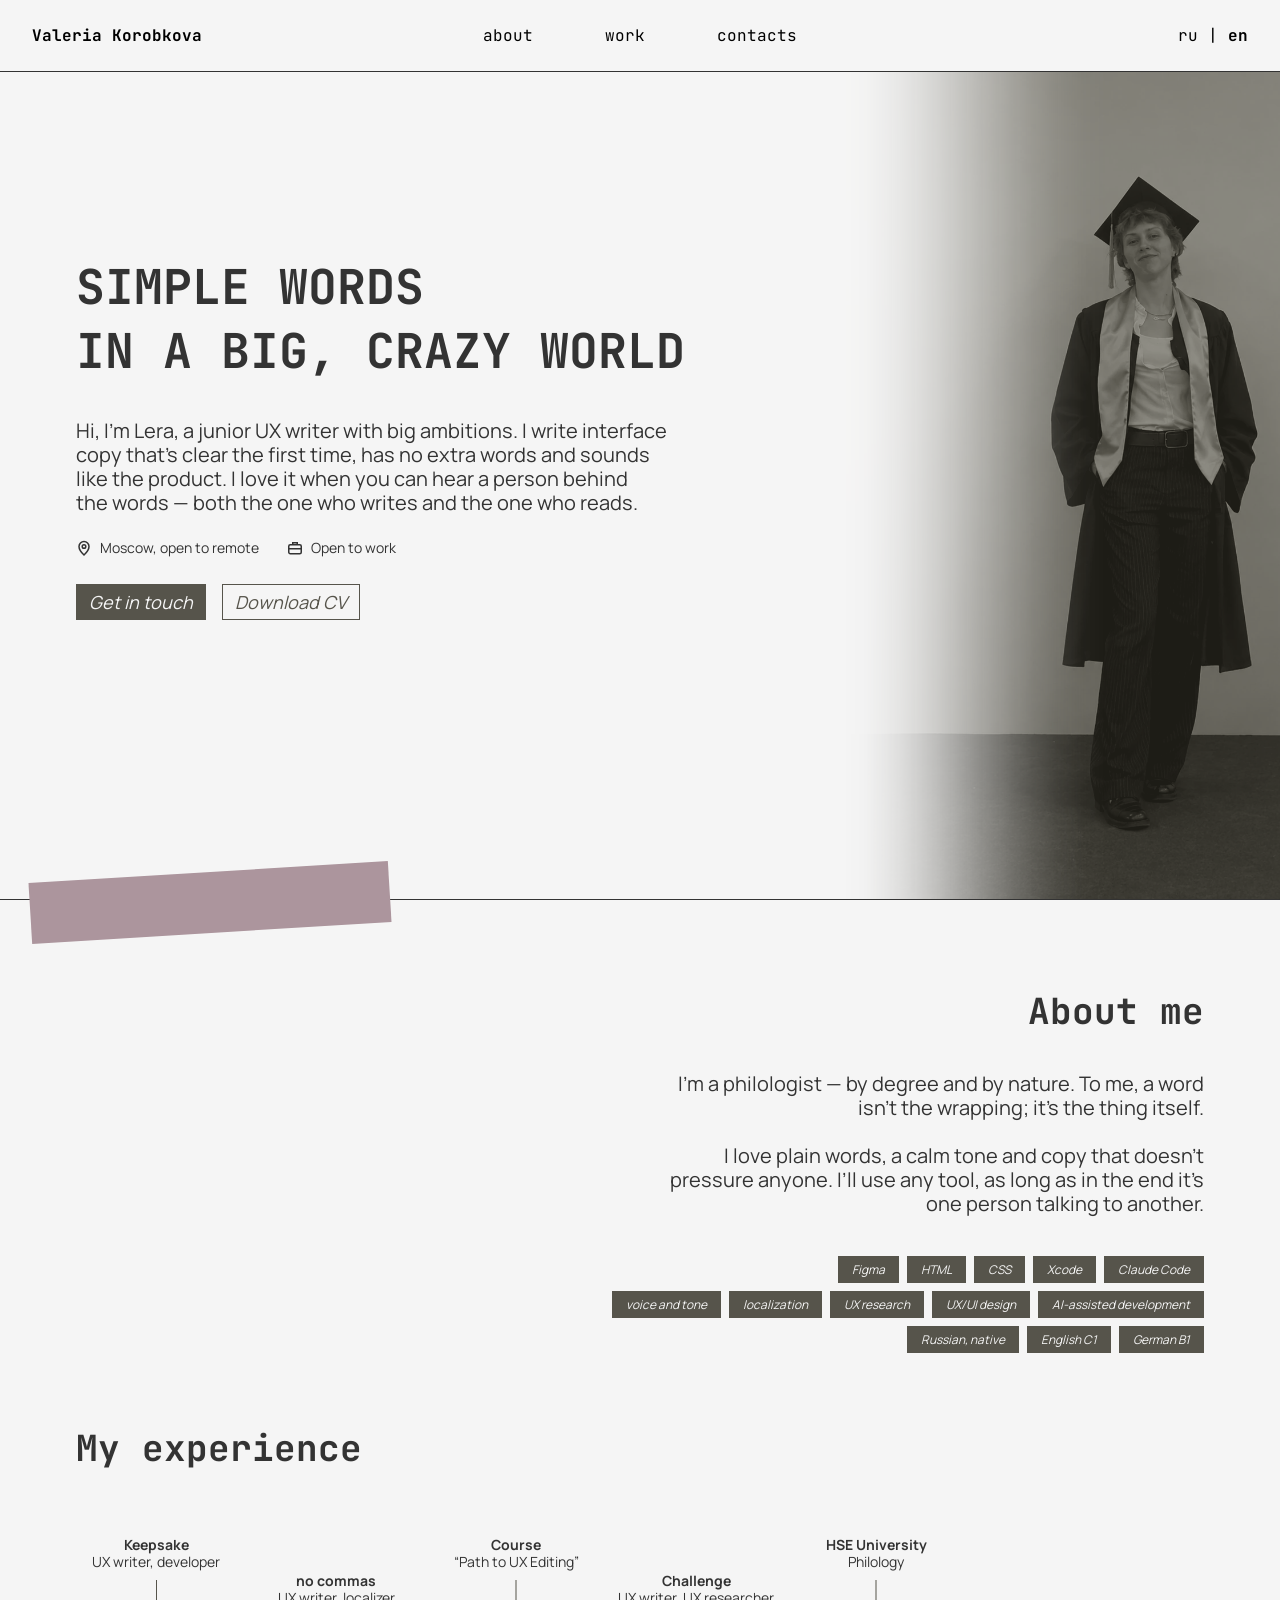
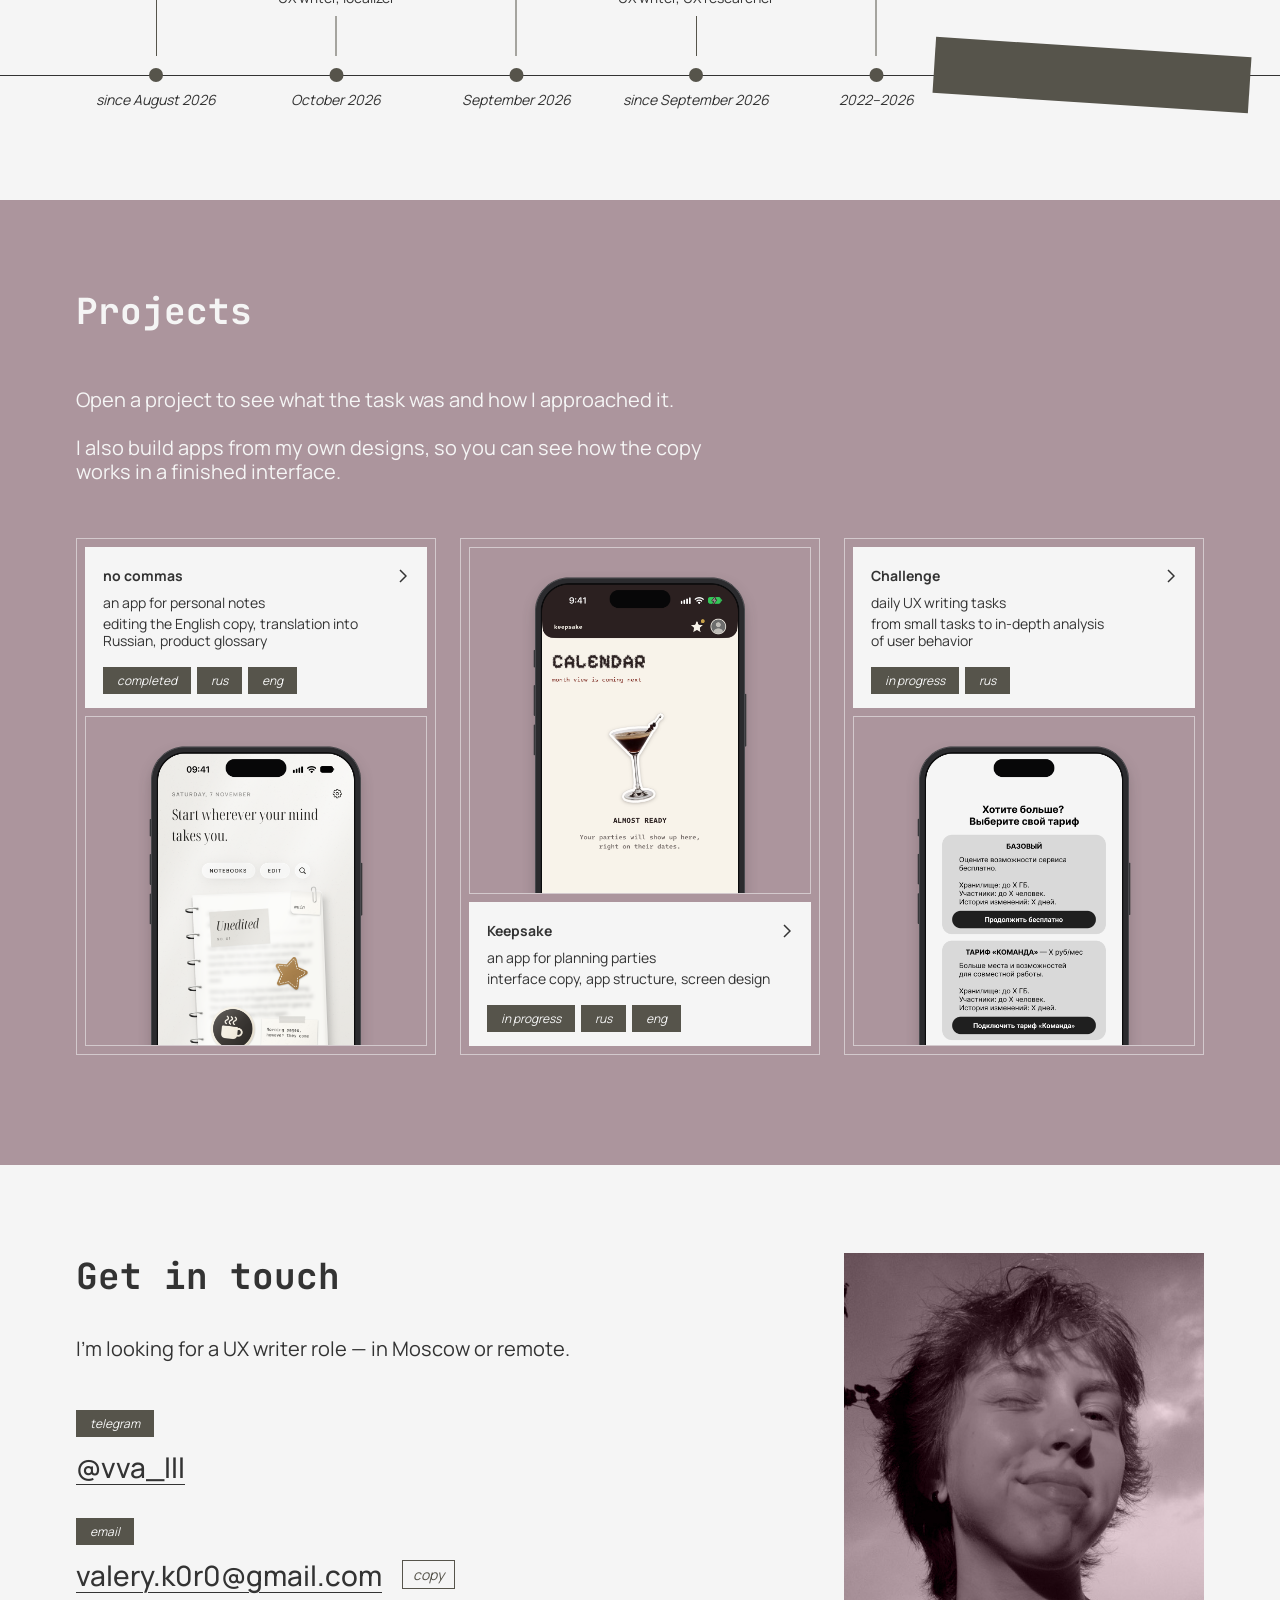
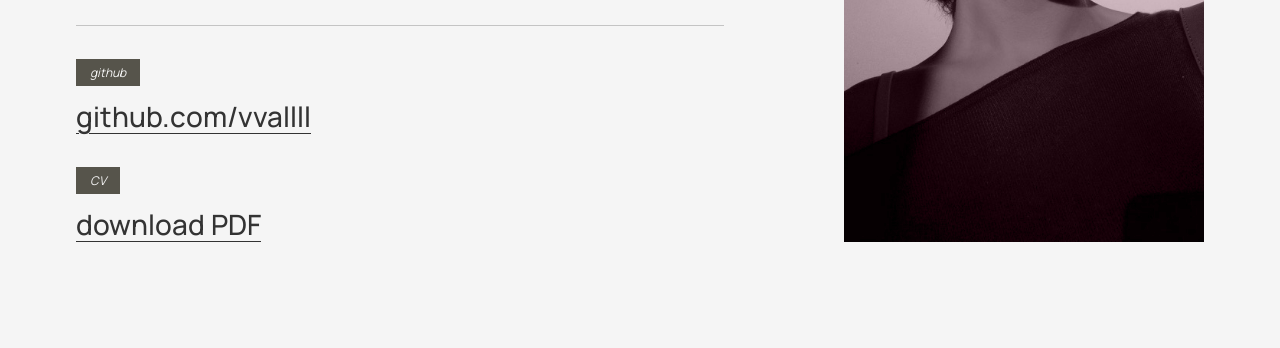
==== en/index.html @ d965bb7c "Add UX writer portfolio site Russian and English versions: home page and three case studies (no comm" ====
<!doctype html>
<html lang="en">
<head>
  <meta charset="utf-8">
  <meta name="viewport" content="width=device-width, initial-scale=1">
  <title>Valeria Korobkova, UX writer — portfolio</title>
  <meta name="description" content="Valeria Korobkova, UX writer: interface copy, editing and translation.">
  <link rel="icon" href="../assets/favicon.svg" type="image/svg+xml">
  <link rel="icon" href="../assets/favicon-32.png" sizes="32x32" type="image/png">
  <link rel="apple-touch-icon" href="../assets/apple-touch-icon.png">
  <link rel="preconnect" href="https://fonts.googleapis.com">
  <link rel="preconnect" href="https://fonts.gstatic.com" crossorigin>
  <link href="https://fonts.googleapis.com/css2?family=Manrope:wght@400;600;700&family=JetBrains+Mono:wght@400;700&display=swap" rel="stylesheet">
  <link rel="alternate" hreflang="ru" href="../index.html">
  <link rel="alternate" hreflang="en" href="index.html">
  <link rel="stylesheet" href="../assets/css/style.css">
  <script src="../assets/js/menu.js" defer></script>
</head>
<body>

<header class="header">
  <a class="header__name" href="index.html">Valeria Korobkova</a>
  <button class="header__burger" type="button" aria-expanded="false" aria-controls="menu" aria-label="Open menu" data-open="Open menu" data-close="Close menu"><span></span><span></span></button>
  <div class="header__menu" id="menu">
    <nav class="header__nav">
      <a href="#about">about</a>
      <a href="#projects">work</a>
      <a href="#contacts">contacts</a>
    </nav>
    <div class="header__lang"><a href="../index.html" hreflang="ru" lang="ru">ru</a><span>|</span><b>en</b></div>
  </div>
</header>

<main>

  <section class="hero">
    <div class="wrap">
      <h1 class="h1">Simple words <br>in&nbsp;a&nbsp;big, crazy world</h1>
      <p class="hero__text hero__text--intro">Hi, I’m Lera, a&nbsp;junior UX&nbsp;writer with big ambitions. I&nbsp;write interface copy that’s clear the first time, has no&nbsp;extra words and sounds like the product. I&nbsp;love it&nbsp;when you can hear a&nbsp;person behind the words&nbsp;— both the one who writes and the one who reads.</p>
      <ul class="hero__meta">
        <li><svg viewBox="0 0 16 16" aria-hidden="true"><path d="M8 15s5-4.6 5-8.5A5 5 0 0 0 3 6.5C3 10.4 8 15 8 15Z" fill="none" stroke="currentColor" stroke-width="1.5"/><circle cx="8" cy="6.5" r="1.8" fill="none" stroke="currentColor" stroke-width="1.5"/></svg>Moscow, open to&nbsp;remote</li>
        <li><svg viewBox="0 0 16 16" aria-hidden="true"><rect x="1.75" y="4.75" width="12.5" height="9" rx="1.5" fill="none" stroke="currentColor" stroke-width="1.5"/><path d="M5.75 4.75v-2h4.5v2M1.75 8.75h12.5" fill="none" stroke="currentColor" stroke-width="1.5"/></svg>Open to&nbsp;work</li>
      </ul>
      <div class="hero__actions">
        <a class="btn" href="#contacts">Get in&nbsp;touch</a>
        <a class="btn btn--line" href="../assets/resume.pdf" download>Download CV</a>
      </div>
    </div>
    <div class="hero__block hero__block--fade">
      <img class="hero__photo" src="../assets/img/hero/photo.webp" width="1086" height="1448" alt="Lera in a graduation gown">
    </div>
    <div class="tape tape--mauve tape--home"></div>
  </section>

  <section class="about" id="about">
    <div class="wrap">
      <h2 class="h2 about__title">About me</h2>
      <div class="text about__text">
        <p>I’m a&nbsp;philologist&nbsp;— by&nbsp;degree and by&nbsp;nature. To&nbsp;me, a&nbsp;word isn’t the wrapping; it’s the thing itself.</p>
        <p>I&nbsp;love plain words, a&nbsp;calm tone and copy that doesn’t pressure anyone. I’ll use any tool, as&nbsp;long as&nbsp;in&nbsp;the end it’s one person talking to&nbsp;another.</p>
      </div>

      <div class="skills">
        <ul class="skills__row" aria-label="Tools"><li class="tag">Figma</li><li class="tag">HTML</li><li class="tag">CSS</li><li class="tag">Xcode</li><li class="tag">Claude Code</li></ul>
        <ul class="skills__row" aria-label="What I do"><li class="tag">voice and tone</li><li class="tag">localization</li><li class="tag">UX&nbsp;research</li><li class="tag">UX/UI&nbsp;design</li><li class="tag"><span class="nobr">AI-assisted</span> development</li></ul>
        <ul class="skills__row" aria-label="Languages"><li class="tag">Russian, native</li><li class="tag">English C1</li><li class="tag">German B1</li></ul>
      </div>

      <h2 class="h2">My&nbsp;experience</h2>

      <div class="timeline">
        <ol>
          <li><span class="tl__label"><b><a href="projects/keepsake.html">Keepsake</a></b><span>UX&nbsp;writer, developer</span></span><time>since August 2026</time></li>
          <li><span class="tl__label"><b><a href="projects/no-commas.html">no&nbsp;commas</a></b><span>UX&nbsp;writer, localizer</span></span><time>October 2026</time></li>
          <li><span class="tl__label"><b>Course</b><span>“Path to&nbsp;UX&nbsp;Editing”</span></span><time>September 2026</time></li>
          <li><span class="tl__label"><b><a href="projects/challenge.html">Challenge</a></b><span>UX&nbsp;writer, UX&nbsp;researcher</span></span><time>since September 2026</time></li>
          <li><span class="tl__label"><b>HSE University</b><span>Philology</span></span><time>2022–2026</time></li>
        </ol>
        <div class="tape tape--dark tape--timeline"></div>
      </div>
    </div>
  </section>

  <section class="projects" id="projects">
    <div class="wrap">
      <h2 class="h2">Projects</h2>
      <div class="text">
        <p>Open a&nbsp;project to&nbsp;see what the task was and how I&nbsp;approached it.</p>
        <p>I&nbsp;also build apps from my&nbsp;own designs, so&nbsp;you can see how the copy works in&nbsp;a&nbsp;finished interface.</p>
      </div>

      <div class="cards">
        <a class="card" href="projects/no-commas.html">
          <div class="card__info">
            <b>no&nbsp;commas</b>
            an&nbsp;app for personal notes
            <span class="card__tasks">editing the English copy, translation into Russian, product glossary</span>
            <div class="card__tags"><span>completed</span><span>rus</span><span>eng</span></div>
            <svg class="chev" viewBox="0 0 8 14" aria-hidden="true"><path d="M1 1l6 6-6 6" fill="none" stroke="currentColor" stroke-width="1.5"/></svg>
          </div>
          <div class="card__pic"><img class="card__phone" src="../assets/img/no-commas/hero-en-home.png" width="944" height="1836" alt="" loading="lazy"></div>
        </a>

        <a class="card card--flip" href="projects/keepsake.html">
          <div class="card__info">
            <b>Keepsake</b>
            an&nbsp;app for planning parties
            <span class="card__tasks">interface copy, app structure, screen design</span>
            <div class="card__tags"><span>in&nbsp;progress</span><span>rus</span><span>eng</span></div>
            <svg class="chev" viewBox="0 0 8 14" aria-hidden="true"><path d="M1 1l6 6-6 6" fill="none" stroke="currentColor" stroke-width="1.5"/></svg>
          </div>
          <div class="card__pic"><img class="card__phone" src="../assets/img/keepsake/hero-calendar.png" width="944" height="1836" alt="" loading="lazy"></div>
        </a>

        <a class="card" href="projects/challenge.html">
          <div class="card__info">
            <b>Challenge</b>
            daily UX&nbsp;writing tasks
            <span class="card__tasks">from small tasks to&nbsp;<span class="nobr">in-depth</span> analysis of&nbsp;user behavior</span>
            <div class="card__tags"><span>in&nbsp;progress</span><span>rus</span></div>
            <svg class="chev" viewBox="0 0 8 14" aria-hidden="true"><path d="M1 1l6 6-6 6" fill="none" stroke="currentColor" stroke-width="1.5"/></svg>
          </div>
          <div class="card__pic"><img class="card__phone" src="../assets/img/challenge/hero-pricing.png" width="944" height="1832" alt="" loading="lazy"></div>
        </a>
      </div>
    </div>
  </section>

  <section class="contacts" id="contacts">
    <div class="wrap">
      <div class="grid12">
        <div class="contacts__main">
          <h2 class="h2">Get in&nbsp;touch</h2>
          <p class="contacts__lead">I’m looking for a&nbsp;UX&nbsp;writer role&nbsp;— in&nbsp;Moscow or&nbsp;remote.</p>
          <dl class="contacts__list">
            <div><dt class="tag">telegram</dt><dd><a href="https://t.me/vva_lll">@vva_lll</a></dd></div>
            <div><dt class="tag">email</dt><dd><a href="mailto:valery.k0r0@gmail.com">valery.k0r0@gmail.com</a><button class="btn btn--line contacts__copy" type="button" data-copy="valery.k0r0@gmail.com" aria-live="polite">copy</button></dd></div>
            <div class="contacts__more"><dt class="tag">github</dt><dd><a href="https://github.com/vvallll">github.com/vvallll</a></dd></div>
            <div><dt class="tag">CV</dt><dd><a href="../assets/resume.pdf" download>download PDF</a></dd></div>
          </dl>
        </div>
        <div class="contacts__photo"><img src="../assets/img/contacts/photo.jpg" width="1024" height="768" alt="Lera outside at sunset" loading="lazy"></div>
      </div>
    </div>
  </section>

</main>
  <script>
    /* «copy» next to the email: puts the address on the clipboard, shows «copied» for 2 seconds */
    document.querySelectorAll('[data-copy]').forEach(function (btn) {
      btn.addEventListener('click', function () {
        var text = btn.getAttribute('data-copy');
        function done() {
          btn.textContent = 'copied';
          setTimeout(function () { btn.textContent = 'copy'; }, 2000);
        }
        function fallback() {
          var t = document.createElement('textarea');
          t.value = text; document.body.appendChild(t); t.select();
          try { document.execCommand('copy'); done(); } catch (e) {}
          t.remove();
        }
        if (navigator.clipboard) navigator.clipboard.writeText(text).then(done, fallback); else fallback();
      });
    });
  </script>
</body>
</html>
---- assets/css/style.css ----
/* Портфолио — все стили.
   Размеры сняты с макета в Figma: ширина 1440, сетка 12 колонок по 72 px, промежуток 24, поля 156. */

:root {
  --bg: #f5f5f5;
  --ink: #333;
  --dark: #56544b;
  --mauve: #ac959d;
  --struck: #8a8a8a; /* серый — только у зачёркнутых примеров */
  --line: #333;

  --gap: 24px;
  --W: min(1128px, 100% - 48px); /* ширина сетки */

  --mono: "JetBrains Mono", ui-monospace, Menlo, monospace;
  --sans: "Manrope", system-ui, -apple-system, "Segoe UI", sans-serif;
}

* { box-sizing: border-box; }
html { -webkit-text-size-adjust: 100%; scroll-behavior: smooth; scroll-padding-top: 72px; } /* якоря не прячутся под закреплённой шапкой */
body {
  margin: 0;
  background: var(--bg);
  color: var(--ink);
  font: 20px/1.2 var(--sans);
  overflow-x: hidden;
}
h1, h2, h3, p, figure, dl, dd { margin: 0; }
a { color: inherit; text-decoration: none; }
img { display: block; max-width: 100%; height: auto; }
p, dd, li, td, figcaption, .card__info { text-wrap: pretty; } /* без коротких последних строк */
h2, h3 { text-wrap: balance; }
.nobr { white-space: nowrap; } /* слова с дефисом не рвутся: где-то, по-русски */
/* короткие слова (1–2 буквы), числа и тире привязаны в HTML через &nbsp; — ../tools/nbsp.py */

.wrap { width: var(--W); margin: 0 auto; position: relative; }
.line { border-bottom: 1px solid var(--line); }

/* ---------- заголовки и текст ---------- */

.h1 {
  font: 700 48px/64px var(--mono);
  text-transform: uppercase;
}
.h2 {
  font: 700 36px/1.32 var(--mono);
}
.h3 {
  font: 700 24px/1.32 var(--mono);
}
.text { max-width: 552px; }
.text p + p { margin-top: 24px; }

.tag {
  display: inline-block;
  background: var(--dark);
  color: var(--bg);
  font: italic 12px/15px var(--sans); /* все плашки — курсивом */
  padding: 6px 14px;
  white-space: nowrap;
}

/* ---------- шапка ---------- */

.header {                     /* закреплена сверху при прокрутке */
  position: sticky;
  top: 0;
  z-index: 50;
  background: var(--bg);
  height: 72px;
  padding: 0 32px;
  display: flex;
  align-items: center;
  justify-content: space-between;
  font: 16px/1 var(--mono);
  color: #000;
  border-bottom: 1px solid var(--line);
}
.header__name { font-weight: 700; }
.header__nav {
  position: absolute;
  left: 50%;
  transform: translateX(-50%);
  display: flex;
  gap: 72px;
}
.header__nav a:hover, .header__nav a[aria-current] { text-decoration: underline; text-underline-offset: 6px; }
.header__lang b { font-weight: 700; }
.header__lang span { padding: 0 10px; }
.header__menu { display: contents; } /* на ноутбуке разделы и язык стоят прямо в шапке */
.header__burger { display: none; }
.header__lang a:hover { text-decoration: underline; text-underline-offset: 6px; } /* переключатель языка: текущий жирный, другой — ссылка */

/* ---------- первый экран ---------- */

.hero {                       /* шапка + первый экран помещаются в окно браузера; в макете 930 — это потолок */
  position: relative;
  display: flex;
  flex-direction: column;
  justify-content: center;
  min-height: clamp(560px, calc(100vh - 72px), 930px);
  min-height: clamp(560px, calc(100svh - 72px), 930px);
  border-bottom: 1px solid var(--line);
}
.hero .wrap { padding: 48px 0 144px; } /* текст чуть выше середины, как в макете */
.hero__text { max-width: 640px; margin-top: 36px; text-wrap: balance; } /* две строки примерно одной длины */
.hero__text--intro { max-width: 650px; } /* главная: три ровные строки на 1440 */
.hero__meta { list-style: none; margin: 24px 0 0; padding: 0; display: flex; flex-wrap: wrap; gap: 8px 28px; font-size: 14px; line-height: 17px; }
.hero__meta li { display: flex; align-items: center; gap: 8px; }
.hero__meta svg { width: 16px; height: 16px; flex: none; }
.hero__actions { display: flex; flex-wrap: wrap; gap: 16px; margin-top: 28px; }

/* кнопки — как ссылки в «Связаться со мной» */
.btn { display: inline-block; background: var(--dark); color: var(--bg); font: italic 18px/22px var(--sans); padding: 6px 12px; border: 1px solid var(--dark); }
.btn:hover { background: #000; border-color: #000; }
.btn--line { background: none; color: var(--dark); }
.btn--line:hover { background: var(--dark); border-color: var(--dark); color: var(--bg); }

.hero__block {               /* блок под картинку: от 9-й колонки до правого края */
  position: absolute;
  top: 0; right: 0; bottom: 0;
  left: calc(50% - var(--W) / 2 + (var(--W) + var(--gap)) * 2 / 3);
  background: var(--dark);
}
.hero__block--fade {          /* главная: левый край плавно уходит в фон — у текста больше воздуха */
  --fade: linear-gradient(to right, rgba(0,0,0,0.000) 0%, rgba(0,0,0,0.020) 5%, rgba(0,0,0,0.074) 10%, rgba(0,0,0,0.156) 15%, rgba(0,0,0,0.259) 20%, rgba(0,0,0,0.376) 25%, rgba(0,0,0,0.500) 30%, rgba(0,0,0,0.624) 35%, rgba(0,0,0,0.741) 40%, rgba(0,0,0,0.844) 45%, rgba(0,0,0,0.926) 50%, rgba(0,0,0,0.980) 55%, rgba(0,0,0,1.000) 60%);
  -webkit-mask-image: var(--fade);
  mask-image: var(--fade);
}
.hero__photo {                /* фото: монохром в цвет блока, уходит в фон вместе с ним */
  position: absolute; inset: 0;
  width: 100%; height: 100%;
  object-fit: cover; object-position: 0% 50%; /* человек правее середины — подальше от прозрачного края */
  filter: grayscale(1) contrast(1.1);
  mix-blend-mode: soft-light;
}
.hero__block--fade { isolation: isolate; }
.hero__block--mauve { background: var(--mauve); display: flex; align-items: center; justify-content: center; }
.hero__phone { height: calc(100% - 80px); max-height: 826px; width: auto; max-width: 92%; object-fit: contain; } /* телефон по высоте блока */

.back {
  display: inline-flex;
  align-items: center;
  gap: 22px;
  font-size: 14px;
  line-height: 17px;
  margin-bottom: 18px;
}
.back:hover { text-decoration: underline; text-underline-offset: 4px; }

.facts { display: flex; flex-wrap: wrap; gap: 24px 72px; margin-top: 36px; } /* между плашками везде 72 (колонка сетки): после самой длинной подписи «UX researcher» остаётся 49 */
.facts dd { font-size: 12px; line-height: 15px; margin-top: 12px; width: 0; white-space: nowrap; } /* ширину пункта задаёт плашка, подпись может выходить вправо */

/* скотч и звезда могут выходить за сетку: стоят ближе к краю страницы, на 40–70% поля */
.tape { position: absolute; z-index: 3; height: 61px; pointer-events: none; }
.tape--mauve { background: var(--mauve); }
.tape--dark { background: var(--dark); }
.hero .tape--home { width: 360px; left: calc((100% - var(--W)) / 2 * .4); bottom: -34px; transform: rotate(-3.5deg); }
.hero .tape--project { width: 360px; height: 62px; left: calc(50% - var(--W) / 2 + 725px); bottom: -25px; transform: rotate(4.5deg); }
/* у края скотч стоит на том же расстоянии, что на главной: 20% поля (62 px при 1440) */
.hero .tape--keepsake { width: 340px; height: 60px; left: calc((100% - var(--W)) * .2); bottom: -30px; transform: rotate(2.5deg); } /* Keepsake: низ шапки, слева */
.hero .tape--challenge { width: 340px; height: 60px; left: calc(50% - var(--W) / 2 + 540px); bottom: -28px; transform: rotate(-4deg); } /* челлендж: низ шапки, на краю сиреневого блока */
/* скотч только на линиях между разделами: пустой блок высотой 0 стоит ровно на линии и не обрезается разделами */
.tape-line { position: relative; height: 0; z-index: 3; }
.tape--line-right { width: 316px; height: 56px; right: calc((100% - var(--W)) * .2); top: -28px; transform: rotate(3.7deg); } /* no commas: перед «Как звучит» */
.tape--line-left { width: 340px; height: 58px; left: calc((100% - var(--W)) * .2); top: -29px; transform: rotate(-3.5deg); } /* no commas: перед «Итогом» */
.tape--ks-cta { width: 330px; height: 58px; right: calc((100% - var(--W)) * .2); top: -29px; transform: rotate(-2.5deg); } /* Keepsake: перед «Хотите обсудить?», справа */
.tape--ch-cta { width: 320px; height: 56px; left: calc((100% - var(--W)) * .2); top: -28px; transform: rotate(3deg); } /* челлендж: перед «Хотите обсудить?», слева */

/* ---------- обо мне ---------- */

.about .wrap { padding-top: 88px; padding-bottom: 88px; } /* как у остальных разделов */
.about__text { margin-left: auto; text-align: right; }
.skills { display: flex; flex-direction: column; align-items: flex-end; gap: 8px; margin-top: 40px; } /* навыки: строка инструментов, строка умений */
.skills__row { list-style: none; margin: 0; padding: 0; display: flex; flex-wrap: wrap; justify-content: flex-end; gap: 8px; }
.about .h2 { margin-top: 72px; } /* «Мой опыт»: как между блоками на страницах проектов */
.about .about__title { margin-top: 0; text-align: right; } /* «Обо мне» над правой колонкой */

.timeline { position: relative; height: 176px; margin-top: 64px; } /* 64 от заголовка до самой высокой подписи — меньше, чем 72 до заголовка сверху */
.timeline::before {            /* ось — на всю ширину страницы */
  content: "";
  position: absolute;
  left: -100vw; right: -100vw;
  top: 139px;
  border-top: 1px solid var(--line);
}
.timeline ol { list-style: none; margin: 0; padding: 0; }
.timeline li {
  position: absolute;
  top: 0;
  transform: translateX(-50%);
  display: flex;
  flex-direction: column;
  align-items: center;
  font-size: 14px;
  line-height: 17px;
}
/* пять пунктов через 180 px; справа остаётся место под скотч */
.timeline li:nth-child(1) { left: 80px; }
.timeline li:nth-child(2) { left: 260px; }
.timeline li:nth-child(3) { left: 440px; }
.timeline li:nth-child(4) { left: 620px; }
.timeline li:nth-child(5) { left: 800px; }
.tl__label { height: 34px; display: flex; flex-direction: column; align-items: center; justify-content: flex-end; text-align: center; white-space: nowrap; } /* две строки: что это и роль */
.timeline b { font-weight: 700; }
.timeline b a:hover { text-decoration: underline; text-underline-offset: 3px; }
.timeline li::before {          /* риска: у нечётных длинная, у чётных короткая — подписи на разной высоте и не слипаются */
  content: "";
  order: 1;
  width: 1px; height: 76px;
  margin-top: 10px;
  background: var(--dark);
}
.timeline li::after {           /* точка на оси */
  content: "";
  order: 2;
  width: 14px; height: 14px;
  margin-top: 12px;
  border-radius: 50%;
  background: var(--dark);
}
.timeline time { order: 3; margin-top: 8.5px; font-style: italic; white-space: nowrap; }
.timeline li:nth-child(even) { top: 36px; }
.timeline li:nth-child(even)::before { height: 40px; }
.timeline .tape--timeline { width: 316px; height: 56px; right: calc((100% - 100vw) / 2 * .6); top: 111px; transform: rotate(3.7deg); }

/* ---------- проекты ---------- */

.projects { background: var(--mauve); color: var(--bg); min-height: 965px; }
.projects .wrap { padding-top: 88px; padding-bottom: 86px; }
.projects .h2 + .text { max-width: 648px; margin-top: 52px; }

.cards { display: grid; grid-template-columns: repeat(3, 1fr); gap: var(--gap); margin-top: 54px; }
.card {
  height: 517px;
  padding: 8px;
  display: flex;
  flex-direction: column;
  gap: 8px;
  border: 1px solid rgba(245, 245, 245, .55);
  transition: border-color .2s;
}
.card:hover { border-color: var(--bg); }
.card__info {
  position: relative;
  min-height: 128px;          /* растёт, если плашки переносятся на узком экране */
  flex: none;
  padding: 20px 40px 14px 18px; /* справа место под стрелку */
  background: var(--bg);
  color: var(--ink);
  font-size: 14px;
  line-height: 17px;
}
.card__info b { display: block; margin-bottom: 10px; } /* отступы: строки описания 4 < заголовок 10 < плашки 18 */
.card__tasks { display: block; margin-top: 4px; } /* мои задачи в проекте */
.card__info .chev { position: absolute; top: 22px; right: 20px; width: 8px; }
.card__tags { display: flex; flex-wrap: wrap; gap: 6px; margin-top: 18px; }
.card__tags span { background: var(--dark); color: var(--bg); font: italic 12px/15px var(--sans); padding: 6px 14px; } /* как .tag на странице проекта */
.card__pic { flex: 1; position: relative; overflow: hidden; border: 1px solid rgba(245, 245, 245, .55); }
.card__phone { position: absolute; top: 13px; left: 50%; width: 243px; max-width: none; transform: translateX(-50%); } /* телефон ~208 px, низ обрезан окошком, как в макете */
.card--flip .card__info { order: 2; }

/* ---------- контакты ---------- */

.contacts .wrap { padding-top: 88px; padding-bottom: 106px; }
.grid12 { display: grid; grid-template-columns: repeat(12, 1fr); column-gap: var(--gap); }
.contacts .grid12 { align-items: stretch; } /* фото по высоте всего содержимого раздела */
.contacts__main { grid-column: 1 / 8; }               /* главное в блоке — контакты, фото справа и меньше */
.contacts__lead { margin-top: 36px; }
.contacts__list { margin-top: 48px; display: grid; gap: 32px; }
.contacts__list dd { margin-top: 12px; display: flex; flex-wrap: wrap; align-items: center; gap: 12px 20px; font: 500 28px/36px var(--sans); }
.contacts__list a { text-decoration: underline; text-decoration-thickness: 1px; text-underline-offset: 6px; }
.contacts__list a:hover { text-decoration-thickness: 2px; }
.contacts__more { border-top: 1px solid rgba(51, 51, 51, .25); padding-top: 32px; } /* тонкая линия: дальше — где узнать обо мне больше */
.contacts__copy { font-size: 14px; line-height: 17px; padding: 5px 10px; cursor: pointer; }
.contacts__photo { grid-column: 9 / 13; height: auto; background: var(--mauve); position: relative; overflow: hidden; isolation: isolate; }
.contacts__photo img {        /* монохром в цвет окна; кадр по лицу */
  width: 100%; height: 100%;
  object-fit: cover; object-position: 54% 50%;
  filter: grayscale(1);
  mix-blend-mode: luminosity;
}

/* ---------- страница проекта ---------- */

.section { position: relative; overflow: hidden; border-bottom: 1px solid var(--line); }
.section .wrap { padding-top: 88px; padding-bottom: 88px; }
.cta .wrap { display: flex; flex-wrap: wrap; align-items: center; justify-content: space-between; gap: 24px 48px; padding-top: 56px; padding-bottom: 56px; } /* контакты в конце страницы проекта */
.cta__links { display: flex; flex-wrap: wrap; gap: 16px; }
.stats { display: grid; grid-template-columns: repeat(3, 1fr); gap: var(--gap); margin-top: 48px; } /* итог кейса: цифры */
.stats dt { font: 700 48px/1 var(--mono); }
.stats dd { margin-top: 12px; font-size: 16px; line-height: 20px; max-width: 300px; }
.h2 + .text, .block .h2 + * { margin-top: 36px; }
.block + .block { margin-top: 72px; } /* отступы: плашка→текст 12 < пункт→пункт 24 < заголовок→текст 36 < блок→блок 72 */
.item { display: flex; flex-direction: column; align-items: flex-start; }
.item .tag { margin-bottom: 12px; }
.item + .item { margin-top: 24px; }
.product .wrap { padding-bottom: 100px; min-height: 1402px; }
.product .text { position: relative; z-index: 1; }

.voice .text { max-width: 528px; }
.voice .grid12 { row-gap: 36px; margin-top: 36px; }
.voice .item { grid-column: span 6; max-width: 456px; }
.voice .item + .item { margin-top: 0; }

/* кусок рабочей таблицы, выглядывает справа */
.sheets {                     /* стопка листов по центру раздела по высоте: отступы сверху и снизу равны */
  position: absolute;
  top: 50%;
  left: calc(50% - var(--W) / 2 + 640px);
  transform: translateY(calc(-50% + 6px)); /* +6: поправка на наклон листов */
}
.sheet {
  position: relative;
  width: 1060px;
  padding: 28px 28px 36px;
  background: #fff;
  box-shadow: 0 1px 2px rgba(0,0,0,.06), 0 18px 40px rgba(0,0,0,.08);
  transform: rotate(-2.5deg);
  transform-origin: top left;
  color: #222;
  font: 12.5px/1.38 var(--sans);
}
.sheet__title { font: 700 13px/1 var(--mono); margin-bottom: 4px; }
.sheet__sub { font-size: 11px; margin-bottom: 18px; }
.sheet table { width: 100%; border-collapse: collapse; table-layout: fixed; }
.sheet th, .sheet td { border: 1px solid #d6d6d6; padding: 8px 9px; text-align: left; vertical-align: top; }
.sheet th { background: #eee; font-weight: 600; font-size: 11.5px; }
.sheet--glossary { width: 900px; margin: -64px 0 0 -40px; transform: rotate(1.5deg); z-index: 2; }
.sheet--glossary .was { color: var(--struck); text-decoration: line-through; text-decoration-color: rgba(138,138,138,.6); }
.sheet--glossary td b { font-weight: 600; }
.sheet__task { font-size: 12px; line-height: 1.4; max-width: 600px; margin: -6px 0 16px; } /* условие задания над таблицей */
.sheet__task b { font-weight: 600; }
.figma-level + .figma-level { margin-top: 18px; } /* лист из Figma: уровни челленджа */
.figma-level__name { display: inline-block; margin-bottom: 8px; padding: 7px 10px; border: 1px solid #d6d6d6; border-radius: 6px; font: 600 12px/1 var(--sans); }
.figma-level img { display: block; width: 100%; height: auto; }
.product--challenge .wrap { min-height: 0; } /* высоту задаёт текст, листы стоят по центру — без пустоты снизу */
.sheets--challenge .sheet--glossary { margin-top: -360px; } /* таблица лежит поверх обзора из Figma */

/* итог и примеры */
.results .text { max-width: 528px; }
.examples { margin-top: 96px; }
.ex { display: grid; grid-template-columns: repeat(12, 1fr); column-gap: var(--gap); align-items: start; }
.ex + .ex { margin-top: 72px; padding-top: 72px; border-top: 1px solid rgba(51, 51, 51, .25); }
.ex__text { grid-column: 1 / 5; }
.ex__text > .tag { display: block; width: fit-content; } /* без строки вокруг — верх ровно по подписям над скринами */
.ex__text .h3 { margin: 20px 0 16px; }
.ex__text > p { font-size: 18px; line-height: 24px; }
.lines { margin-top: 24px; font-size: 15px; line-height: 20px; }
.lines p + p { margin-top: 12px; } /* зачёркнутое — было, дальше новый английский и русский */
.lines .was { color: var(--struck); text-decoration: line-through; text-decoration-color: rgba(138,138,138,.6); }
.ex__phones { grid-column: 5 / 13; display: grid; grid-template-columns: repeat(3, 1fr); gap: var(--gap); }
.ex__phones figure { display: flex; flex-direction: column; align-items: center; }
.ex__phones img { width: 100%; }
.ex__phones--two figure:first-child { grid-column: 2; }
.ex__phones--one figure { grid-column: 2; } /* один экран — по центру */ /* только EN → RU: под колонками «стало» и «перевод» */
.ex__phones figcaption { margin-bottom: 12px; } /* над скрином, на одной линии с плашкой слева */

.soon { margin-top: 36px; }

/* соседние проекты внизу страницы */
.pager .wrap { display: flex; justify-content: space-between; gap: var(--gap); padding: 72px 0 88px; }
.pager__link { display: flex; align-items: center; gap: 18px; }
.pager__link--next { margin-left: auto; }
.pager__chev { width: 13px; height: 22px; flex: none; } /* та же стрелка, что у «все проекты» */
.pager__name { font: 700 36px/1.32 var(--mono); }
.pager__link:hover .pager__name { text-decoration: underline; text-decoration-thickness: 2px; text-underline-offset: 8px; }

/* ---------- узкие экраны ---------- */

@media (max-width: 1100px) {
  .header__nav { gap: 40px; }
  .hero__block { left: 62%; }
  .hero .wrap { padding-right: 40%; }
  .h1 { font-size: 42px; line-height: 56px; }
  .hero:not(.hero--project) .wrap { padding-right: 34%; } /* левый край блока прозрачный — заголовок помещается в две строки */
  .timeline li { font-size: 12px; line-height: 15px; }
  .tl__label { height: 30px; }
  .timeline::before { top: 135px; }
  .timeline li:nth-child(1) { left: 8%; }
  .timeline li:nth-child(2) { left: 26%; }
  .timeline li:nth-child(3) { left: 44%; }
  .timeline li:nth-child(4) { left: 62%; }
  .timeline li:nth-child(5) { left: 80%; }
  .timeline .tape--timeline { display: none; }
  .product .text { max-width: calc(52% - 24px); } /* место под стопку листов */
  .sheets { left: 56%; }
}

@media (max-width: 860px) {
  :root { --W: calc(100% - 32px); }
  body { font-size: 18px; }
  .h1 { font-size: 34px; line-height: 44px; }
  .h2 { font-size: 28px; }
  .h1 br { display: none; }

  html { scroll-padding-top: 56px; }
  .header { height: 56px; padding: 0 16px; }
  .header__burger {             /* две полоски; в открытом меню — крестик */
    display: flex; flex-direction: column; justify-content: center; gap: 6px;
    width: 40px; height: 40px; margin-right: -8px; padding: 0 8px;
    background: none; border: 0; cursor: pointer; color: var(--ink);
  }
  .header__burger span { display: block; height: 1.5px; background: currentColor; transition: transform .2s; }
  .header.is-open .header__burger span:first-child { transform: translateY(3.75px) rotate(45deg); }
  .header.is-open .header__burger span:last-child { transform: translateY(-3.75px) rotate(-45deg); }
  .header__menu {               /* выпадает под шапкой */
    display: none;
    position: absolute; top: 100%; left: 0; right: 0;
    padding: 8px 16px 24px;
    background: var(--bg);
    border-bottom: 1px solid var(--line);
  }
  .header.is-open .header__menu { display: block; }
  .header__nav { position: static; transform: none; flex-direction: column; gap: 0; }
  .header__nav a { padding: 14px 0; font-size: 20px; }
  .header__lang { margin-top: 8px; font-size: 16px; }
  .header__lang a, .header__lang b { display: inline-block; padding: 14px 0; } /* по языку так же легко попасть пальцем */

  .hero { min-height: 0; }
  .hero .wrap, .hero:not(.hero--project) .wrap { padding: 64px 0 48px; }
  .hero__block { position: relative; left: auto; height: 420px; }
  .hero__block--mauve { height: auto; padding: 40px 0; }
  .hero__block--fade { --fade: linear-gradient(to bottom, transparent 0, #000 14%); } /* блок под текстом: уходит в фон сверху, лицо не задевает */
  .hero__photo { object-position: 50% 0%; }
  .hero__phone { width: 260px; height: auto; max-height: none; }
  .hero .tape { display: none; }
  .tape-line { display: none; }

  .about .wrap { padding: 64px 0; }
  .about__text { text-align: left; margin-left: 0; }
  .skills { align-items: flex-start; gap: 16px; margin-top: 32px; } /* строки переносятся — группы разделены шире */
  .skills__row { justify-content: flex-start; }
  .about .h2 { margin-top: 56px; }
  .about .about__title { margin-top: 0; text-align: left; }
  .timeline { height: auto; margin-top: 32px; padding-left: 28px; }
  .timeline::before { left: 6px; right: auto; top: 0; bottom: 0; border-top: 0; border-left: 1px solid var(--line); }
  .timeline li { position: relative; left: auto !important; transform: none; align-items: flex-start; margin-bottom: 24px; }
  .timeline li::before { display: none; }
  .timeline li::after { position: absolute; left: -28px; top: 2px; margin: 0; width: 12px; height: 12px; }
  .tl__label { height: auto; align-items: flex-start; text-align: left; }
  .timeline li:nth-child(even) { top: auto; }
  .timeline li { font-size: 14px; line-height: 17px; }
  .timeline time { margin-top: 4px; }

  .projects { min-height: 0; }
  .projects .wrap { padding: 64px 0; }
  .cards { grid-template-columns: 1fr; }
  .card { height: 420px; }

  .contacts .wrap { padding: 64px 0; }
  .contacts__main { grid-column: 1 / -1; }
  .contacts__lead { margin-top: 24px; }
  .contacts__list { margin-top: 32px; gap: 24px; }
  .contacts__more { padding-top: 24px; }
  .contacts__list dd { font-size: 22px; line-height: 28px; }
  .contacts__photo { grid-column: 1 / -1; height: 360px; margin-top: 40px; }

  .section .wrap { padding: 64px 0; }
  .block + .block { margin-top: 56px; }
  .cta .wrap { padding: 48px 0; }
  .stats { grid-template-columns: 1fr; gap: 28px; margin-top: 32px; }
  .stats dt { font-size: 36px; }
  .product .wrap { min-height: 0; }
  .product .text { max-width: none; } /* листы уходят под текст — текст снова на всю ширину */
  .sheets { position: relative; top: auto; left: 8px; transform: none; margin: 56px 0 24px; }
  .sheet { width: 860px; }
  .sheet--glossary { width: 760px; margin: -40px 0 0 -12px; }
  .sheets--challenge .sheet--glossary { margin-top: -240px; }
  .voice .item { grid-column: 1 / -1; }

  .examples { margin-top: 56px; }
  .ex + .ex { margin-top: 48px; padding-top: 48px; }
  .ex__text, .ex__phones { grid-column: 1 / -1; }
  .ex__phones { margin-top: 28px; gap: 8px; }
  .ex__phones .tag { padding: 5px 8px; font-size: 11px; }

  .pager .wrap { padding: 48px 0 56px; }
  .pager__name { font-size: 20px; }
  .pager__chev { width: 8px; height: 14px; }
  .pager__link { gap: 10px; }
}
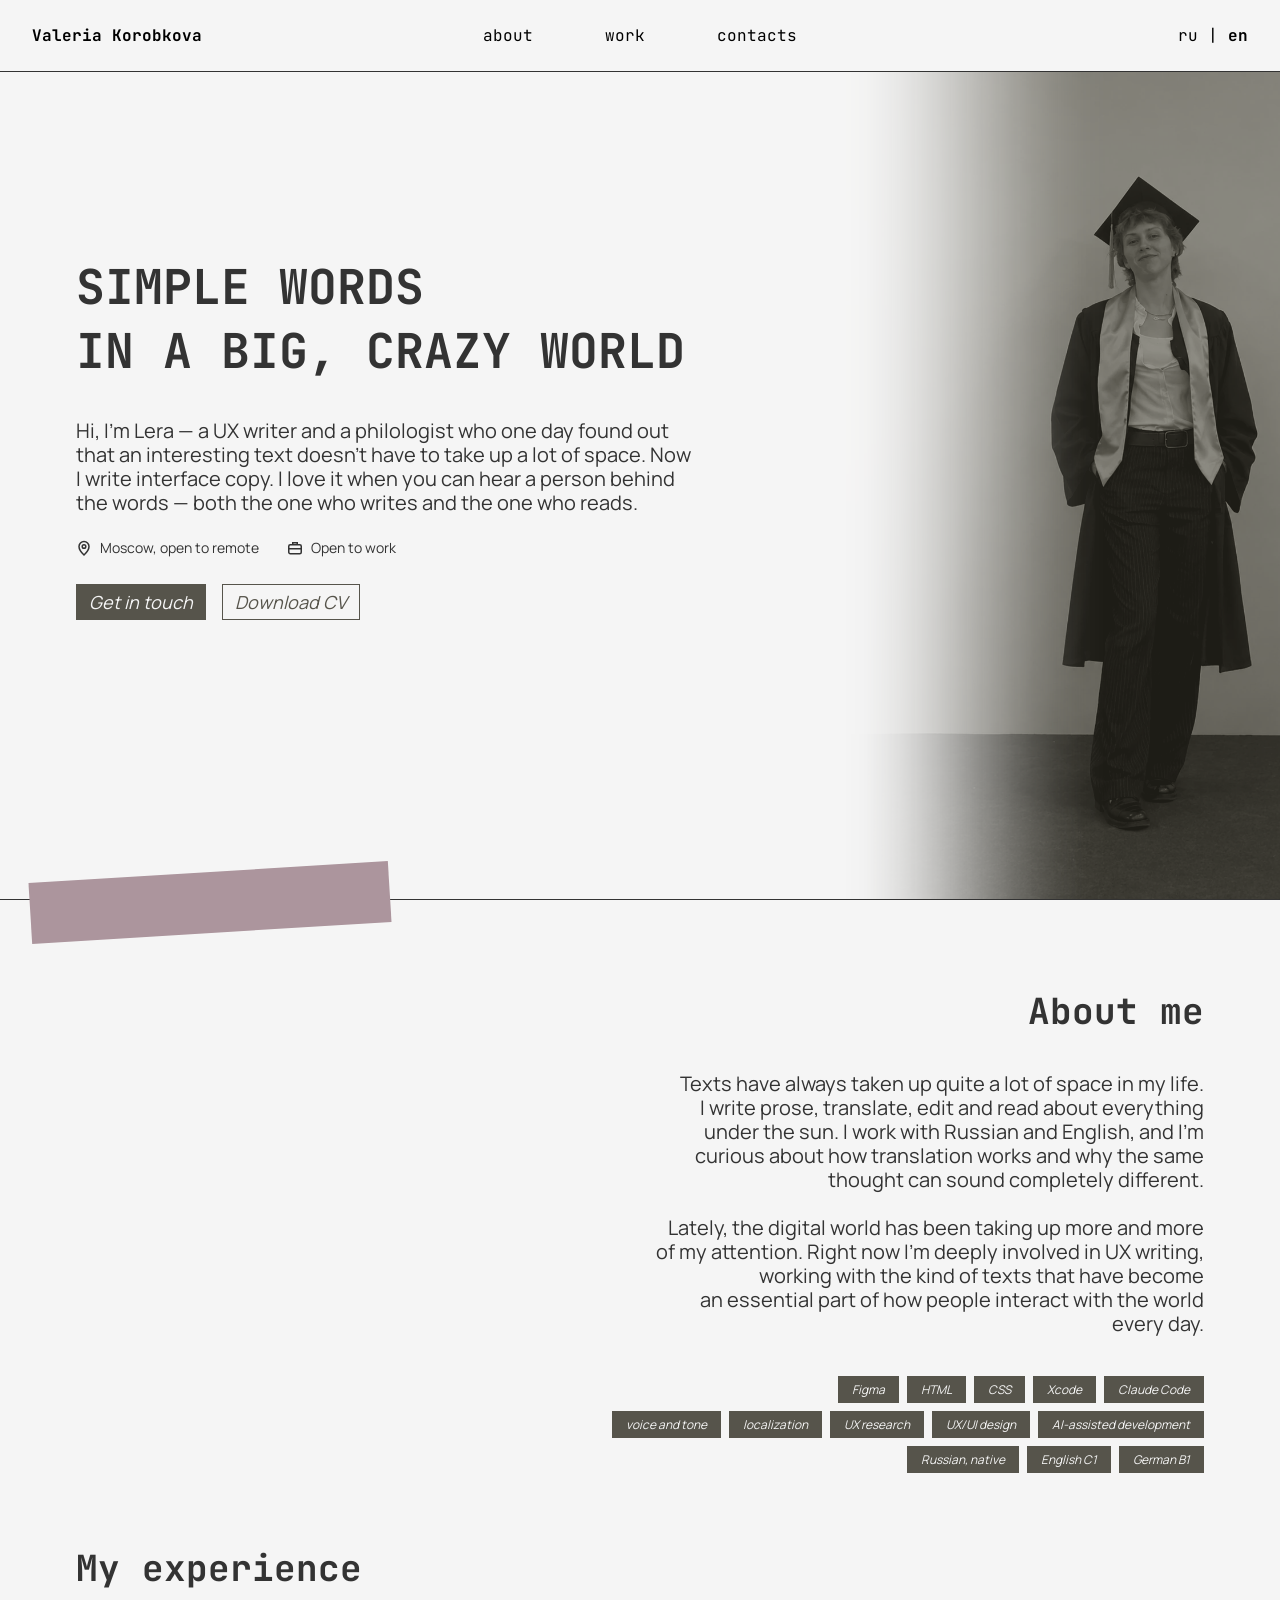
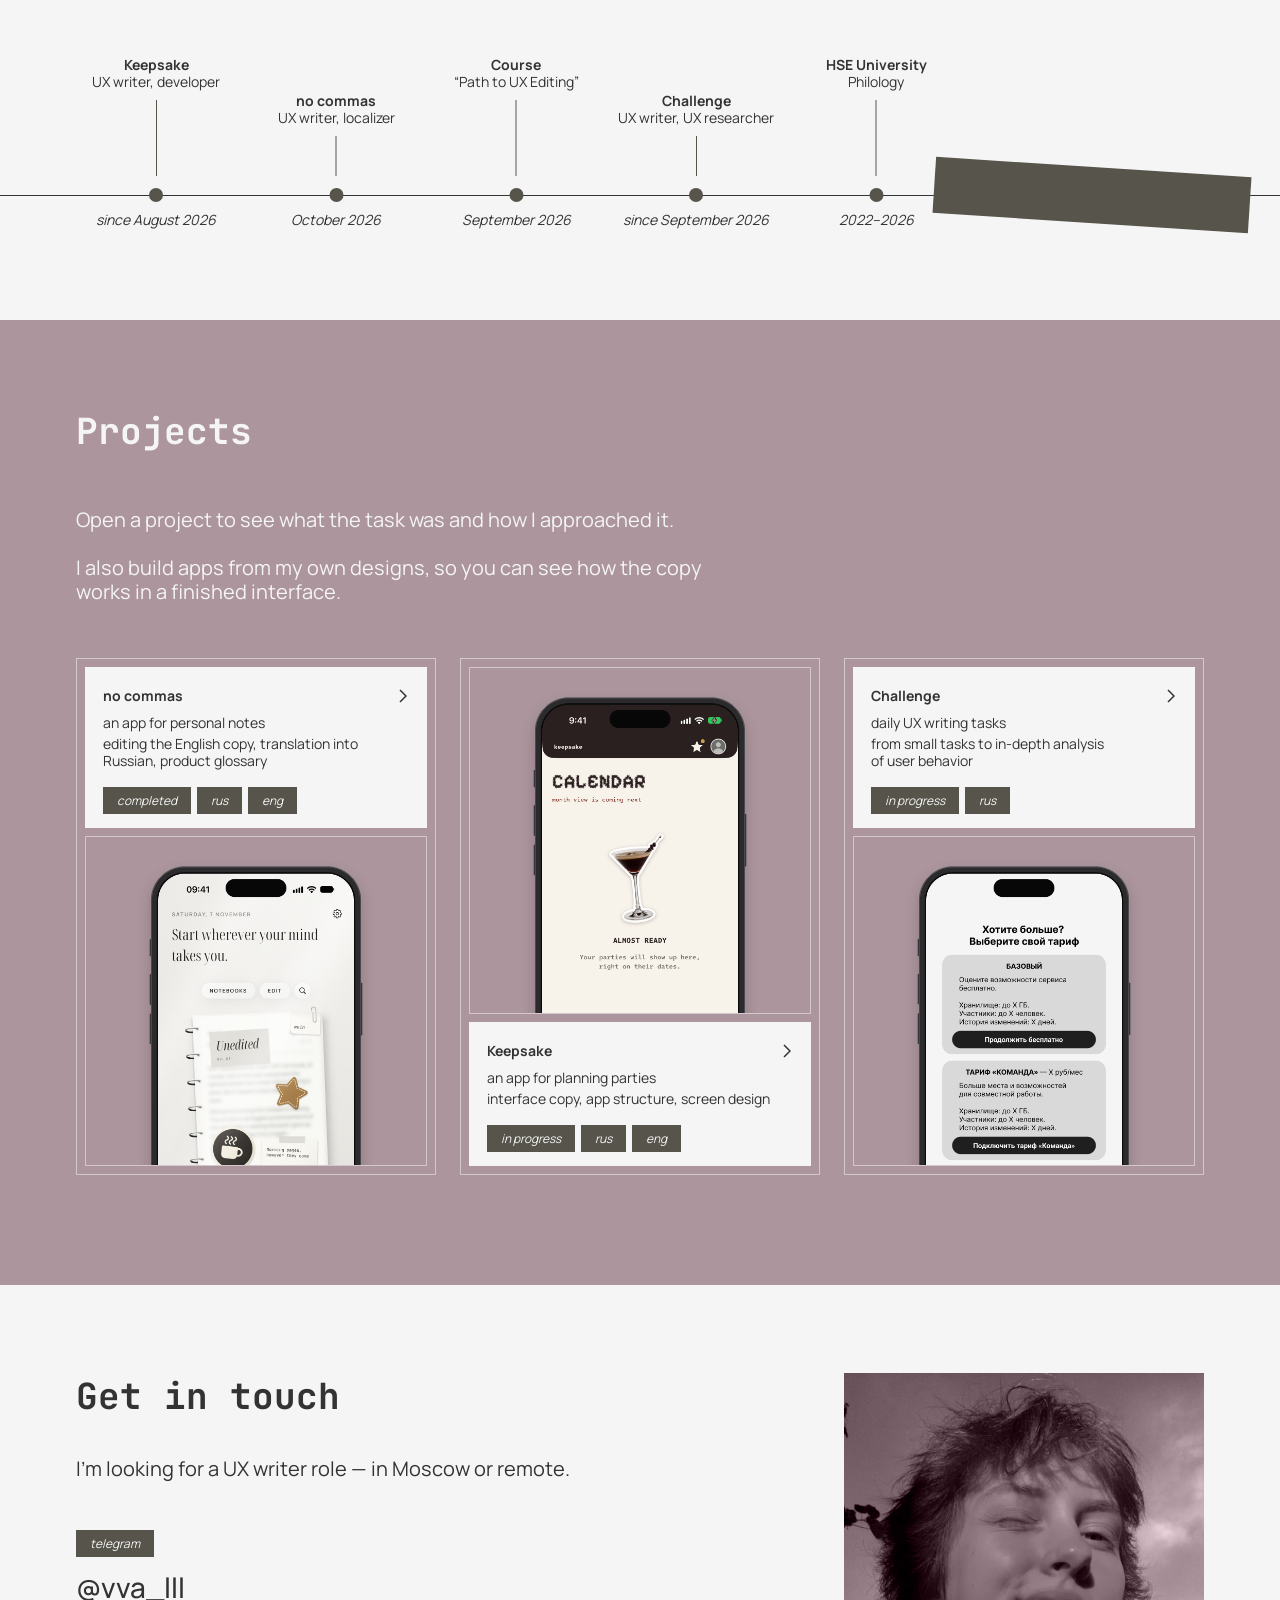
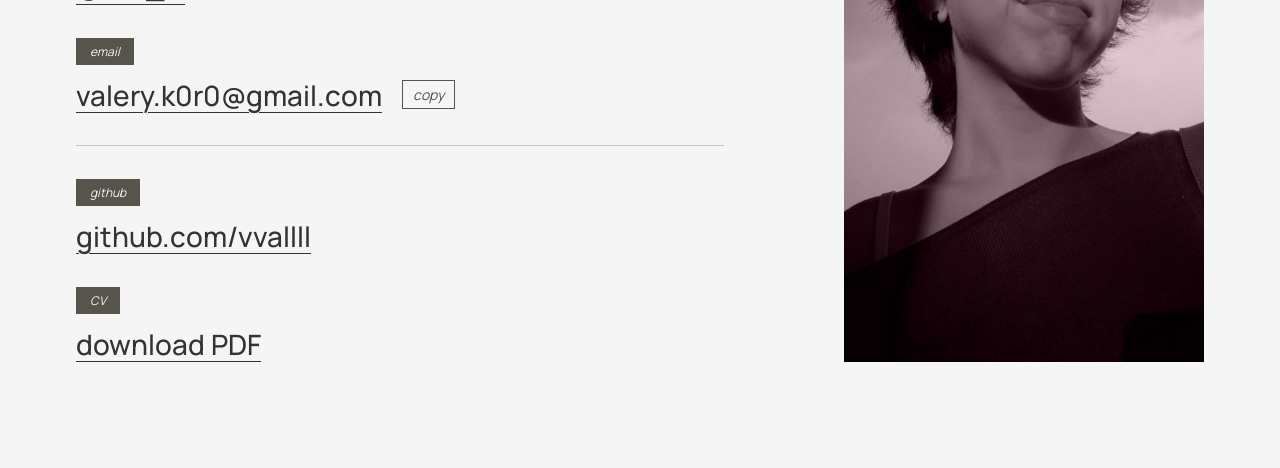
==== commit 1ee24c06: "Update the home page texts and add the resumes New hero and «About me» texts in Russian and English." ====
--- a/en/index.html
+++ b/en/index.html
@@ -36,14 +36,14 @@
   <section class="hero">
     <div class="wrap">
       <h1 class="h1">Simple words <br>in&nbsp;a&nbsp;big, crazy world</h1>
-      <p class="hero__text hero__text--intro">Hi, I’m Lera, a&nbsp;junior UX&nbsp;writer with big ambitions. I&nbsp;write interface copy that’s clear the first time, has no&nbsp;extra words and sounds like the product. I&nbsp;love it&nbsp;when you can hear a&nbsp;person behind the words&nbsp;— both the one who writes and the one who reads.</p>
+      <p class="hero__text hero__text--intro">Hi, I’m Lera&nbsp;— a&nbsp;UX&nbsp;writer and a&nbsp;philologist who one day found out that an&nbsp;interesting text doesn’t have to&nbsp;take up&nbsp;a&nbsp;lot of&nbsp;space. Now I&nbsp;write interface copy. I&nbsp;love it&nbsp;when you can hear a&nbsp;person behind the words&nbsp;— both the one who writes and the one who reads.</p>
       <ul class="hero__meta">
         <li><svg viewBox="0 0 16 16" aria-hidden="true"><path d="M8 15s5-4.6 5-8.5A5 5 0 0 0 3 6.5C3 10.4 8 15 8 15Z" fill="none" stroke="currentColor" stroke-width="1.5"/><circle cx="8" cy="6.5" r="1.8" fill="none" stroke="currentColor" stroke-width="1.5"/></svg>Moscow, open to&nbsp;remote</li>
         <li><svg viewBox="0 0 16 16" aria-hidden="true"><rect x="1.75" y="4.75" width="12.5" height="9" rx="1.5" fill="none" stroke="currentColor" stroke-width="1.5"/><path d="M5.75 4.75v-2h4.5v2M1.75 8.75h12.5" fill="none" stroke="currentColor" stroke-width="1.5"/></svg>Open to&nbsp;work</li>
       </ul>
       <div class="hero__actions">
         <a class="btn" href="#contacts">Get in&nbsp;touch</a>
-        <a class="btn btn--line" href="../assets/resume.pdf" download>Download CV</a>
+        <a class="btn btn--line" href="../assets/cv/korobkova-ux-writer-en.pdf" download="CV — Valeria Korobkova, UX writer.pdf">Download CV</a>
       </div>
     </div>
     <div class="hero__block hero__block--fade">
@@ -56,8 +56,8 @@
     <div class="wrap">
       <h2 class="h2 about__title">About me</h2>
       <div class="text about__text">
-        <p>I’m a&nbsp;philologist&nbsp;— by&nbsp;degree and by&nbsp;nature. To&nbsp;me, a&nbsp;word isn’t the wrapping; it’s the thing itself.</p>
-        <p>I&nbsp;love plain words, a&nbsp;calm tone and copy that doesn’t pressure anyone. I’ll use any tool, as&nbsp;long as&nbsp;in&nbsp;the end it’s one person talking to&nbsp;another.</p>
+        <p>Texts have always taken up&nbsp;quite a&nbsp;lot of&nbsp;space in&nbsp;my&nbsp;life. I&nbsp;write prose, translate, edit and read about everything under the sun. I&nbsp;work with Russian and English, and I’m curious about how translation works and why the same thought can sound completely different.</p>
+        <p>Lately, the digital world has been taking up&nbsp;more and more of&nbsp;my&nbsp;attention. Right now I’m deeply involved in&nbsp;UX&nbsp;writing, working with the kind of&nbsp;texts that have become an&nbsp;essential part of&nbsp;how people interact with the world every day.</p>
       </div>
 
       <div class="skills">
@@ -136,7 +136,7 @@
             <div><dt class="tag">telegram</dt><dd><a href="https://t.me/vva_lll">@vva_lll</a></dd></div>
             <div><dt class="tag">email</dt><dd><a href="mailto:valery.k0r0@gmail.com">valery.k0r0@gmail.com</a><button class="btn btn--line contacts__copy" type="button" data-copy="valery.k0r0@gmail.com" aria-live="polite">copy</button></dd></div>
             <div class="contacts__more"><dt class="tag">github</dt><dd><a href="https://github.com/vvallll">github.com/vvallll</a></dd></div>
-            <div><dt class="tag">CV</dt><dd><a href="../assets/resume.pdf" download>download PDF</a></dd></div>
+            <div><dt class="tag">CV</dt><dd><a href="../assets/cv/korobkova-ux-writer-en.pdf" download="CV — Valeria Korobkova, UX writer.pdf">download PDF</a></dd></div>
           </dl>
         </div>
         <div class="contacts__photo"><img src="../assets/img/contacts/photo.jpg" width="1024" height="768" alt="Lera outside at sunset" loading="lazy"></div>
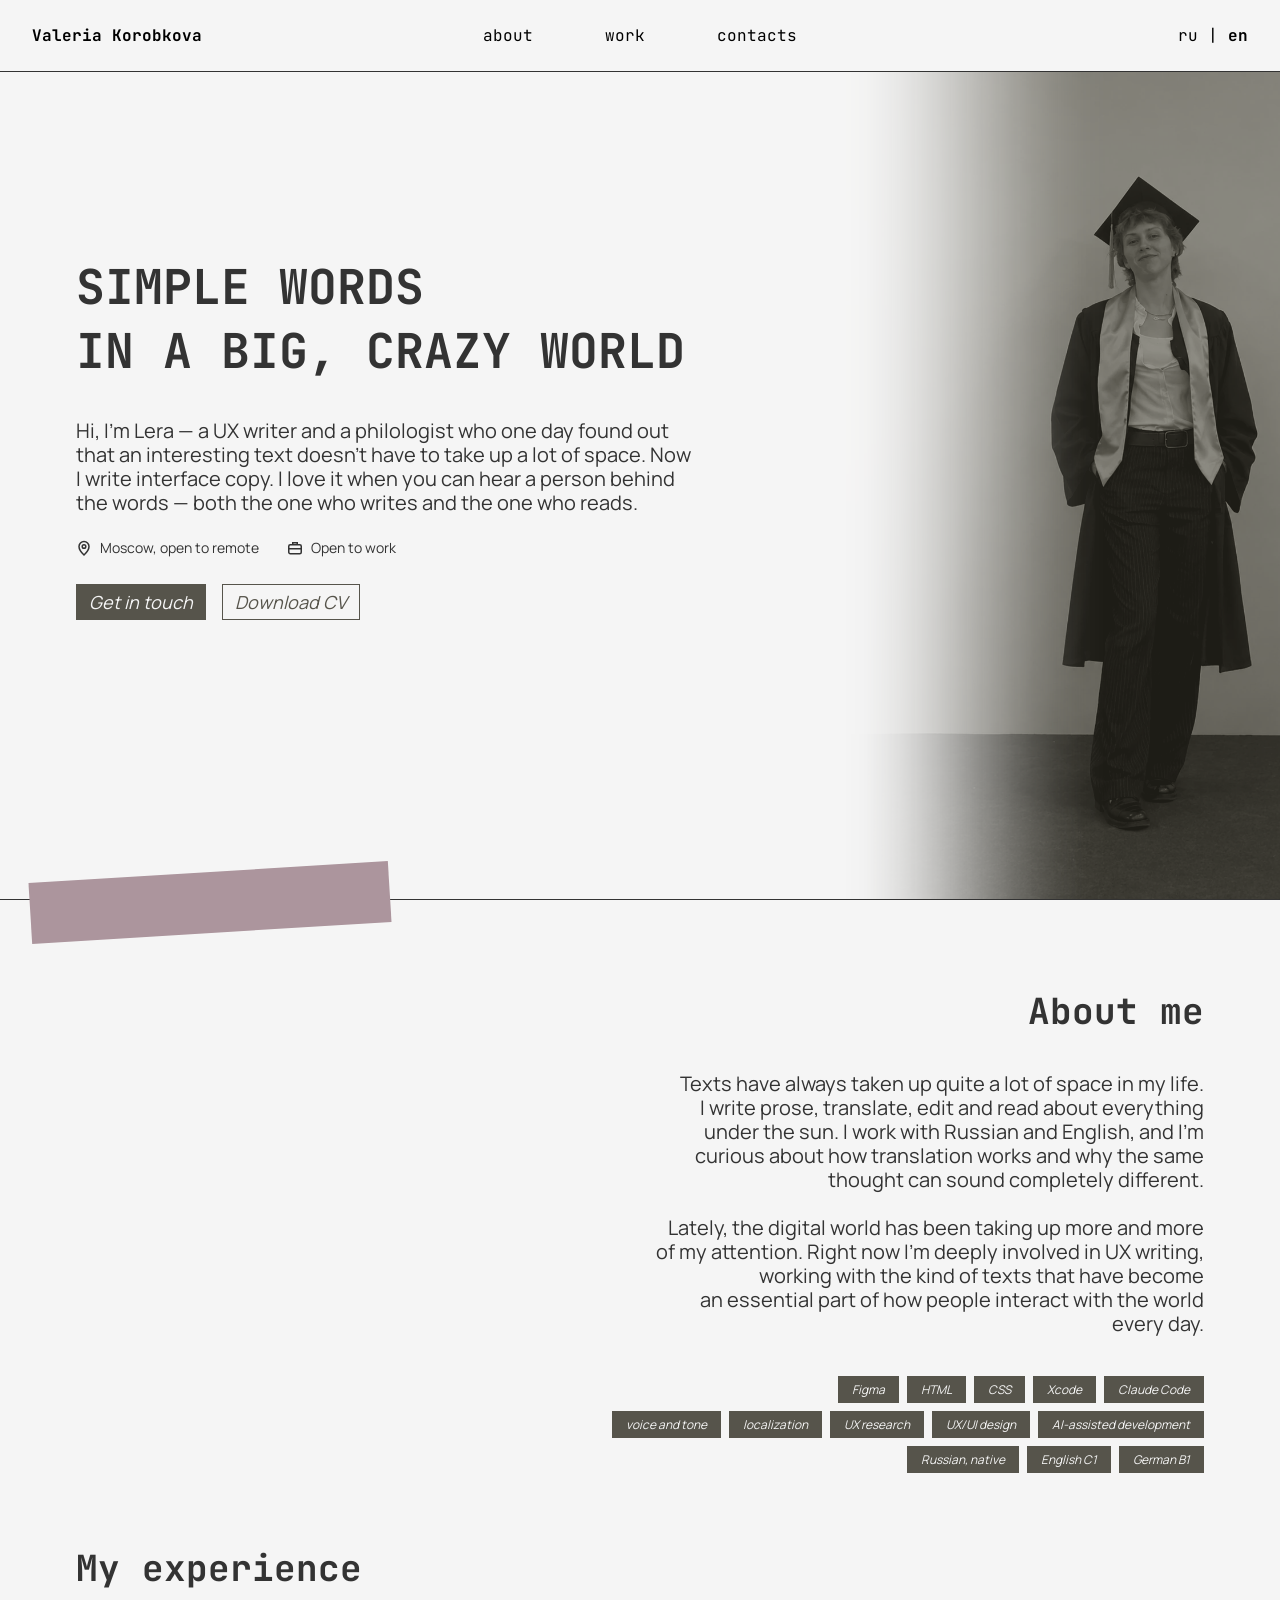
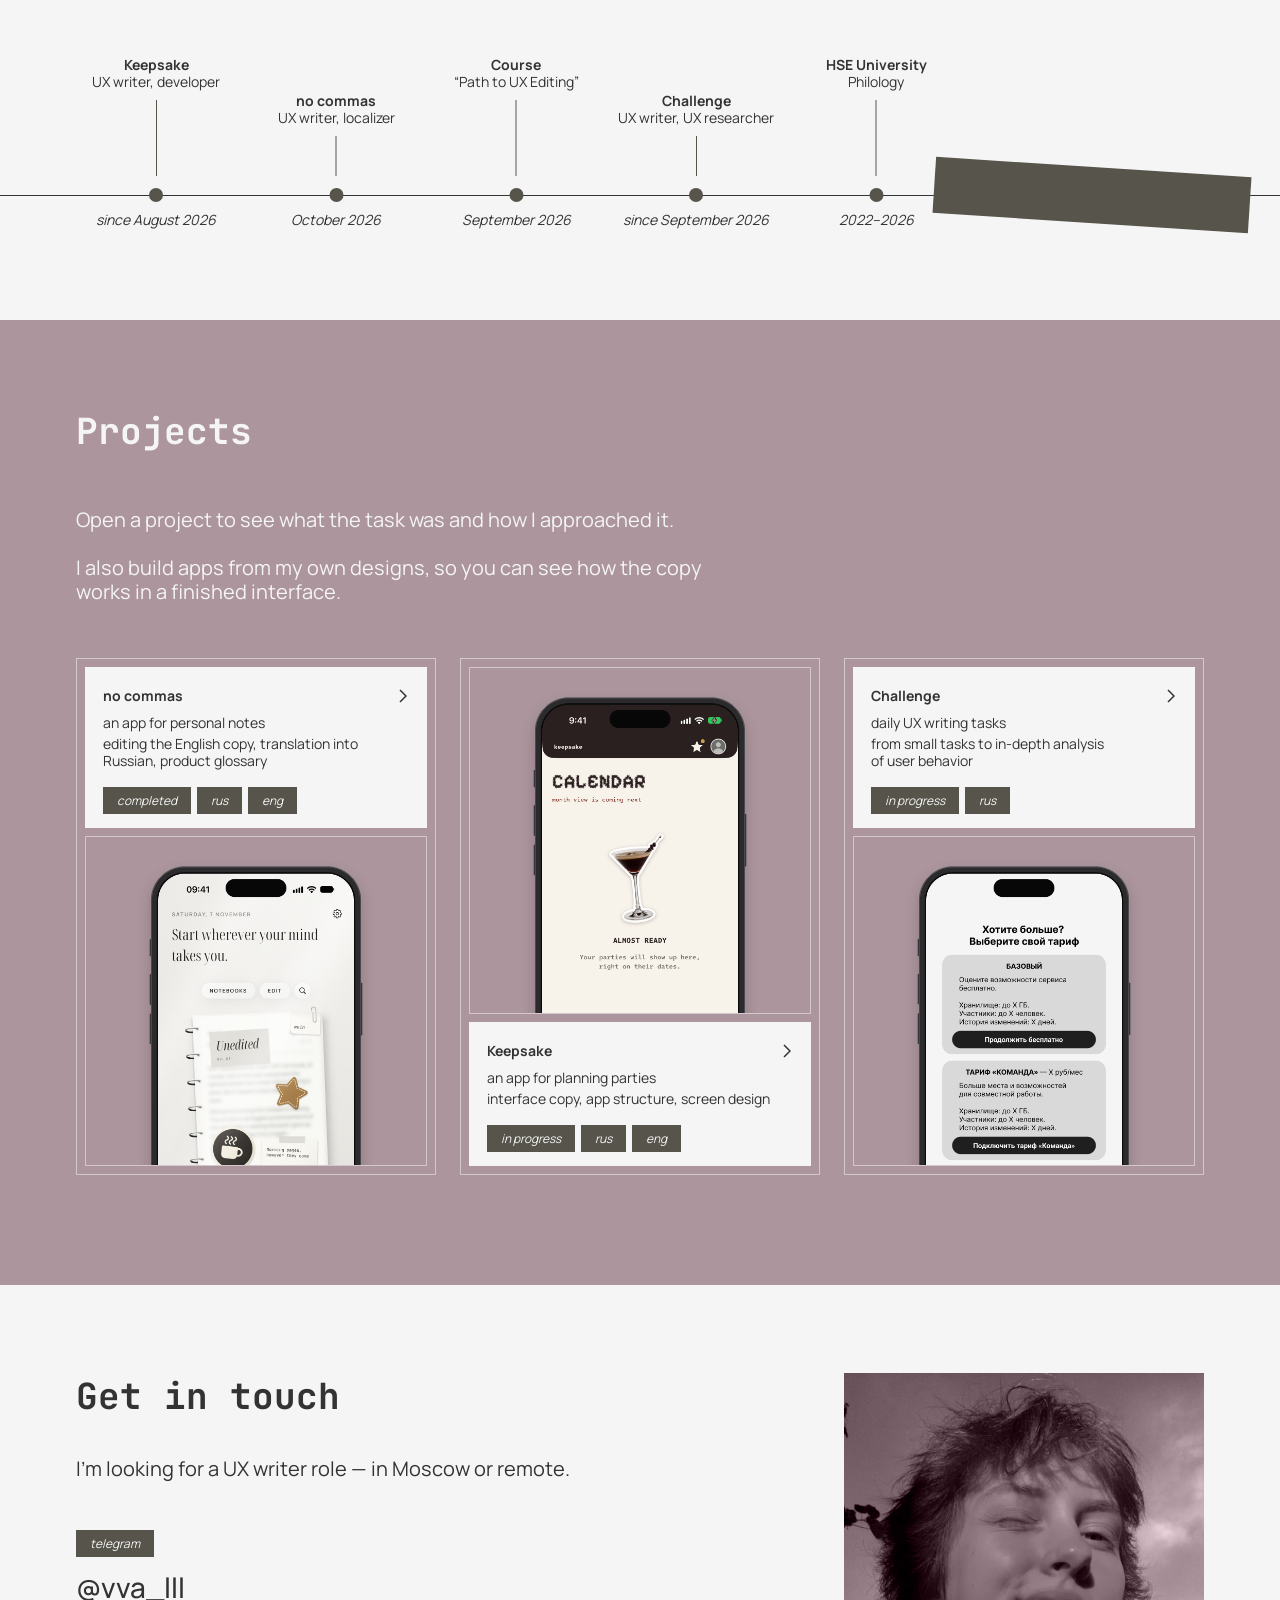
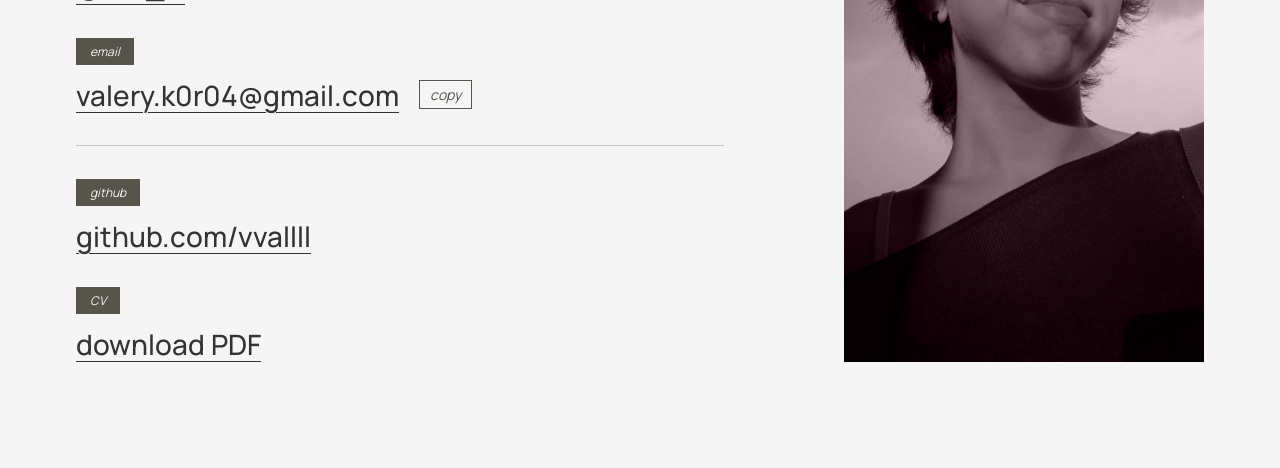
==== commit 9ae4b474: "Fix the contact email Co-Authored-By: Claude Opus 5.5 <noreply@anthropic.com>" ====
--- a/en/index.html
+++ b/en/index.html
@@ -134,7 +134,7 @@
           <p class="contacts__lead">I’m looking for a&nbsp;UX&nbsp;writer role&nbsp;— in&nbsp;Moscow or&nbsp;remote.</p>
           <dl class="contacts__list">
             <div><dt class="tag">telegram</dt><dd><a href="https://t.me/vva_lll">@vva_lll</a></dd></div>
-            <div><dt class="tag">email</dt><dd><a href="mailto:valery.k0r0@gmail.com">valery.k0r0@gmail.com</a><button class="btn btn--line contacts__copy" type="button" data-copy="valery.k0r0@gmail.com" aria-live="polite">copy</button></dd></div>
+            <div><dt class="tag">email</dt><dd><a href="mailto:valery.k0r04@gmail.com">valery.k0r04@gmail.com</a><button class="btn btn--line contacts__copy" type="button" data-copy="valery.k0r04@gmail.com" aria-live="polite">copy</button></dd></div>
             <div class="contacts__more"><dt class="tag">github</dt><dd><a href="https://github.com/vvallll">github.com/vvallll</a></dd></div>
             <div><dt class="tag">CV</dt><dd><a href="../assets/cv/korobkova-ux-writer-en.pdf" download="CV — Valeria Korobkova, UX writer.pdf">download PDF</a></dd></div>
           </dl>
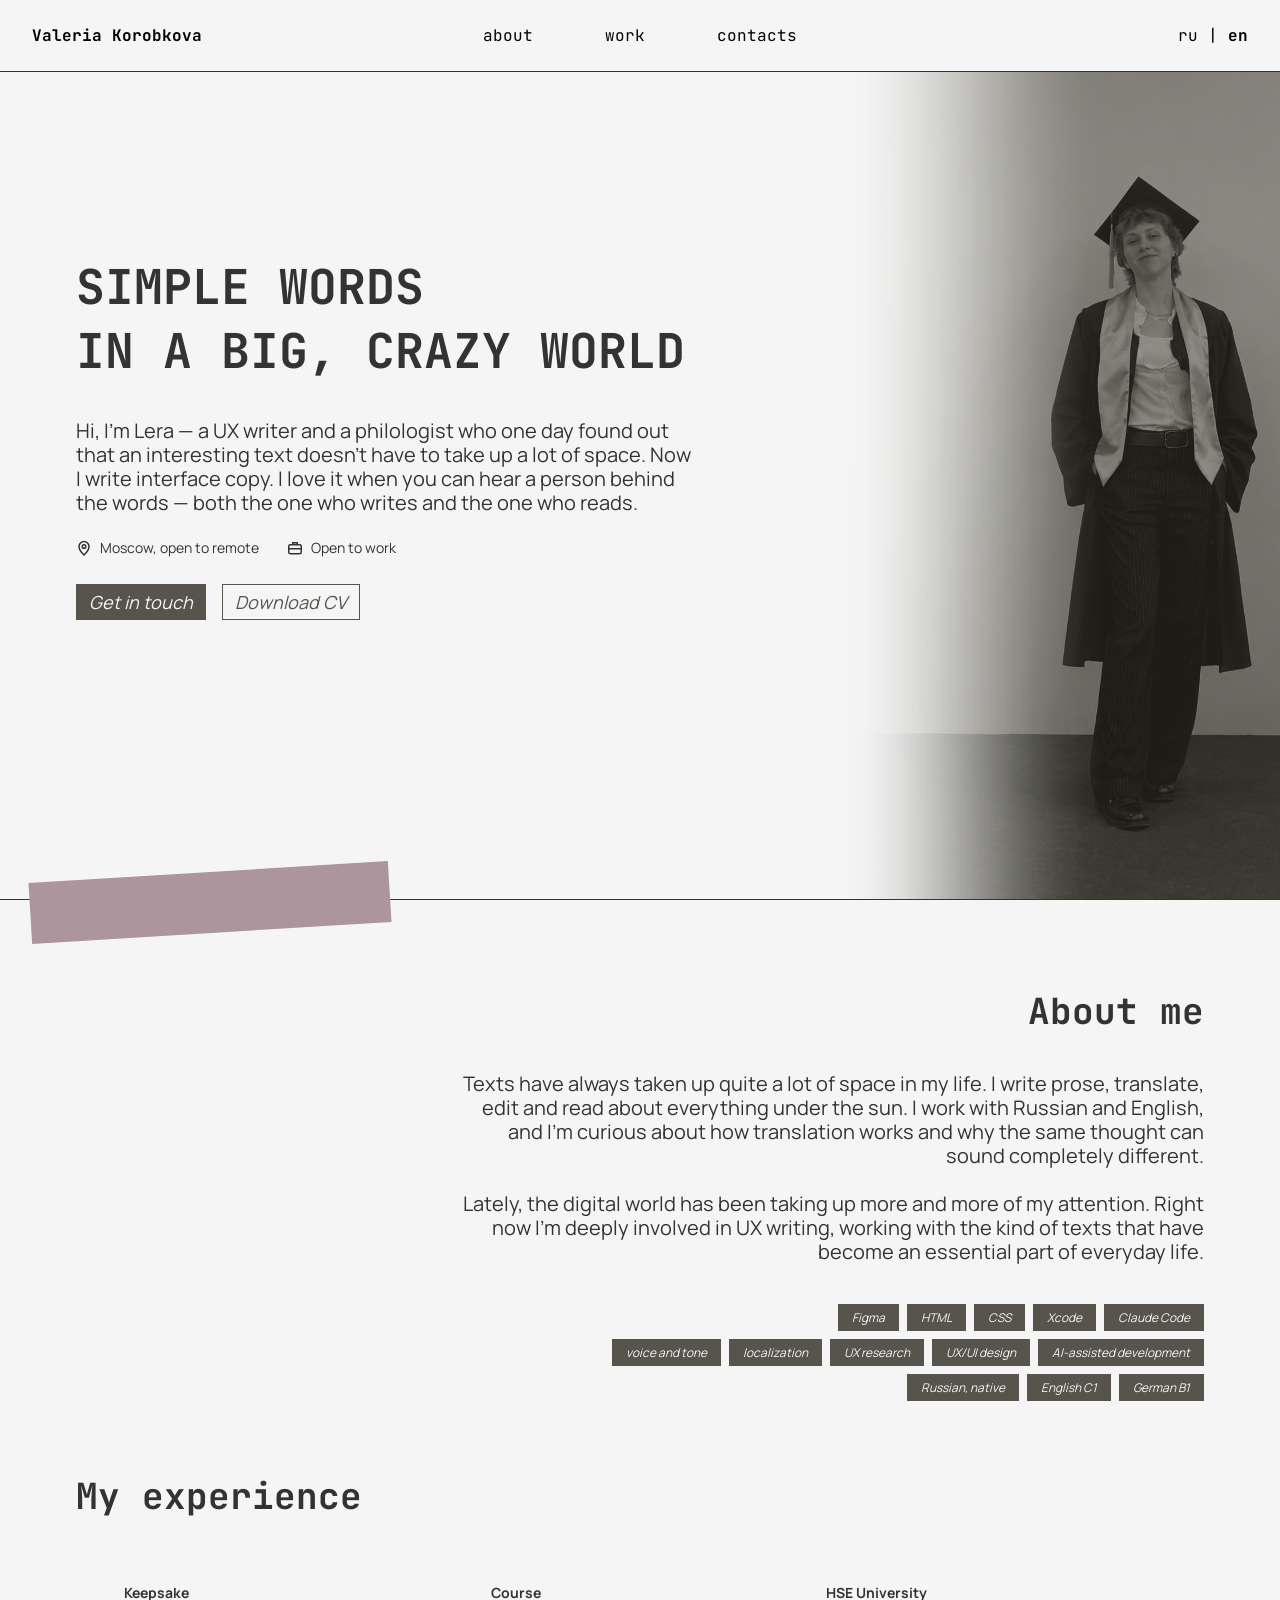
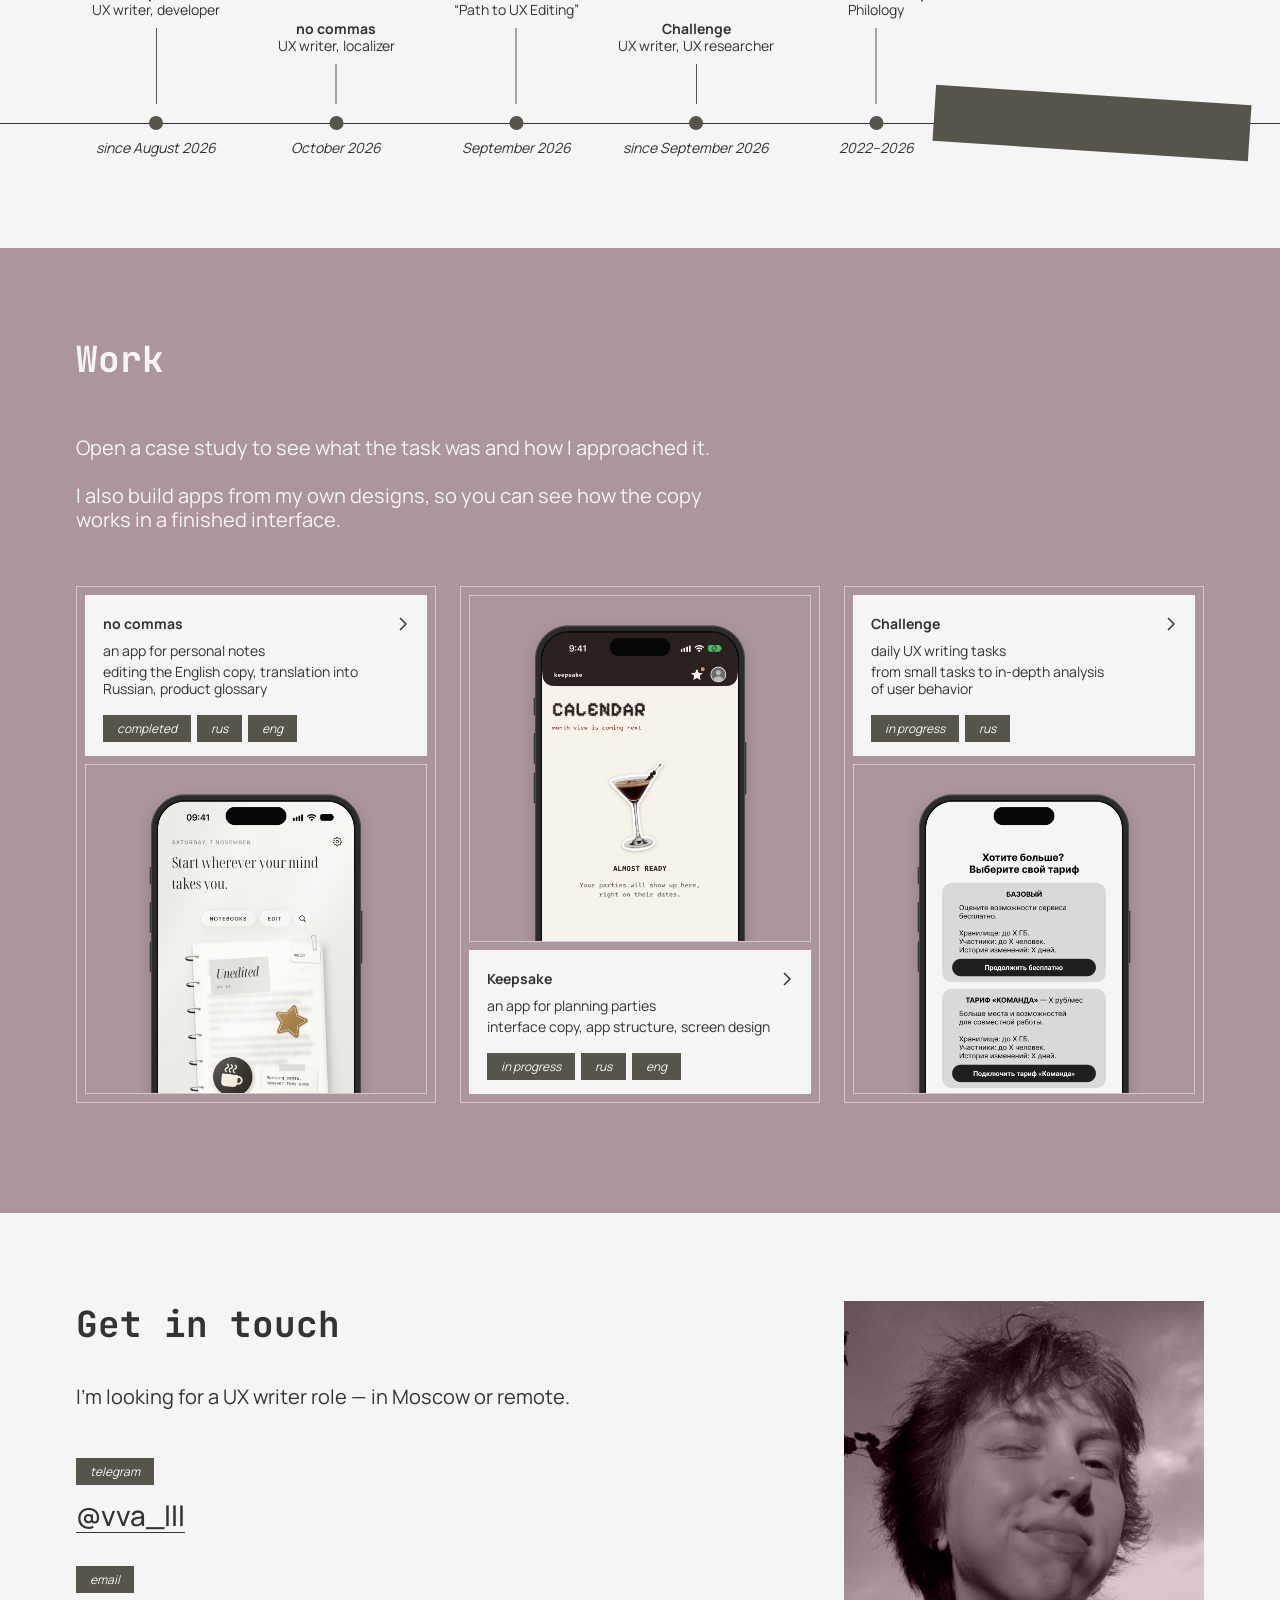
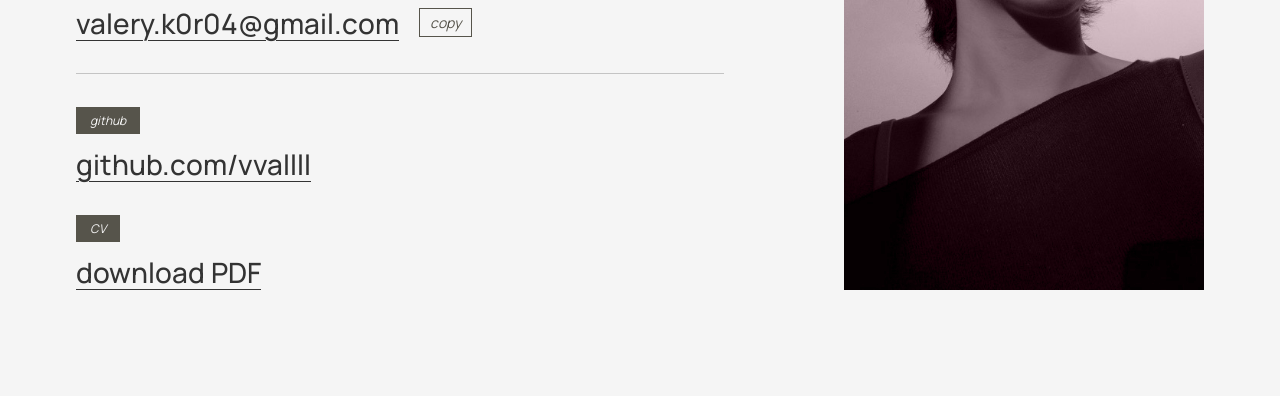
==== commit 0b659758: "Polish the about text and call the projects section «Работы» / «Work» Wider about text (8 grid colum" ====
--- a/en/index.html
+++ b/en/index.html
@@ -57,7 +57,7 @@
       <h2 class="h2 about__title">About me</h2>
       <div class="text about__text">
         <p>Texts have always taken up&nbsp;quite a&nbsp;lot of&nbsp;space in&nbsp;my&nbsp;life. I&nbsp;write prose, translate, edit and read about everything under the sun. I&nbsp;work with Russian and English, and I’m curious about how translation works and why the same thought can sound completely different.</p>
-        <p>Lately, the digital world has been taking up&nbsp;more and more of&nbsp;my&nbsp;attention. Right now I’m deeply involved in&nbsp;UX&nbsp;writing, working with the kind of&nbsp;texts that have become an&nbsp;essential part of&nbsp;how people interact with the world every day.</p>
+        <p>Lately, the digital world has been taking up&nbsp;more and more of&nbsp;my&nbsp;attention. Right now I’m deeply involved in&nbsp;UX&nbsp;writing, working with the kind of&nbsp;texts that have become an&nbsp;essential part of&nbsp;everyday life.</p>
       </div>
 
       <div class="skills">
@@ -83,9 +83,9 @@
 
   <section class="projects" id="projects">
     <div class="wrap">
-      <h2 class="h2">Projects</h2>
+      <h2 class="h2">Work</h2>
       <div class="text">
-        <p>Open a&nbsp;project to&nbsp;see what the task was and how I&nbsp;approached it.</p>
+        <p>Open a&nbsp;case study to&nbsp;see what the task was and how I&nbsp;approached it.</p>
         <p>I&nbsp;also build apps from my&nbsp;own designs, so&nbsp;you can see how the copy works in&nbsp;a&nbsp;finished interface.</p>
       </div>
 
--- a/assets/css/style.css
+++ b/assets/css/style.css
@@ -170,7 +170,7 @@
 /* ---------- обо мне ---------- */
 
 .about .wrap { padding-top: 88px; padding-bottom: 88px; } /* как у остальных разделов */
-.about__text { margin-left: auto; text-align: right; }
+.about__text { max-width: 744px; margin-left: auto; text-align: right; } /* 8 колонок сетки, ~70 знаков в строке */
 .skills { display: flex; flex-direction: column; align-items: flex-end; gap: 8px; margin-top: 40px; } /* навыки: строка инструментов, строка умений */
 .skills__row { list-style: none; margin: 0; padding: 0; display: flex; flex-wrap: wrap; justify-content: flex-end; gap: 8px; }
 .about .h2 { margin-top: 72px; } /* «Мой опыт»: как между блоками на страницах проектов */
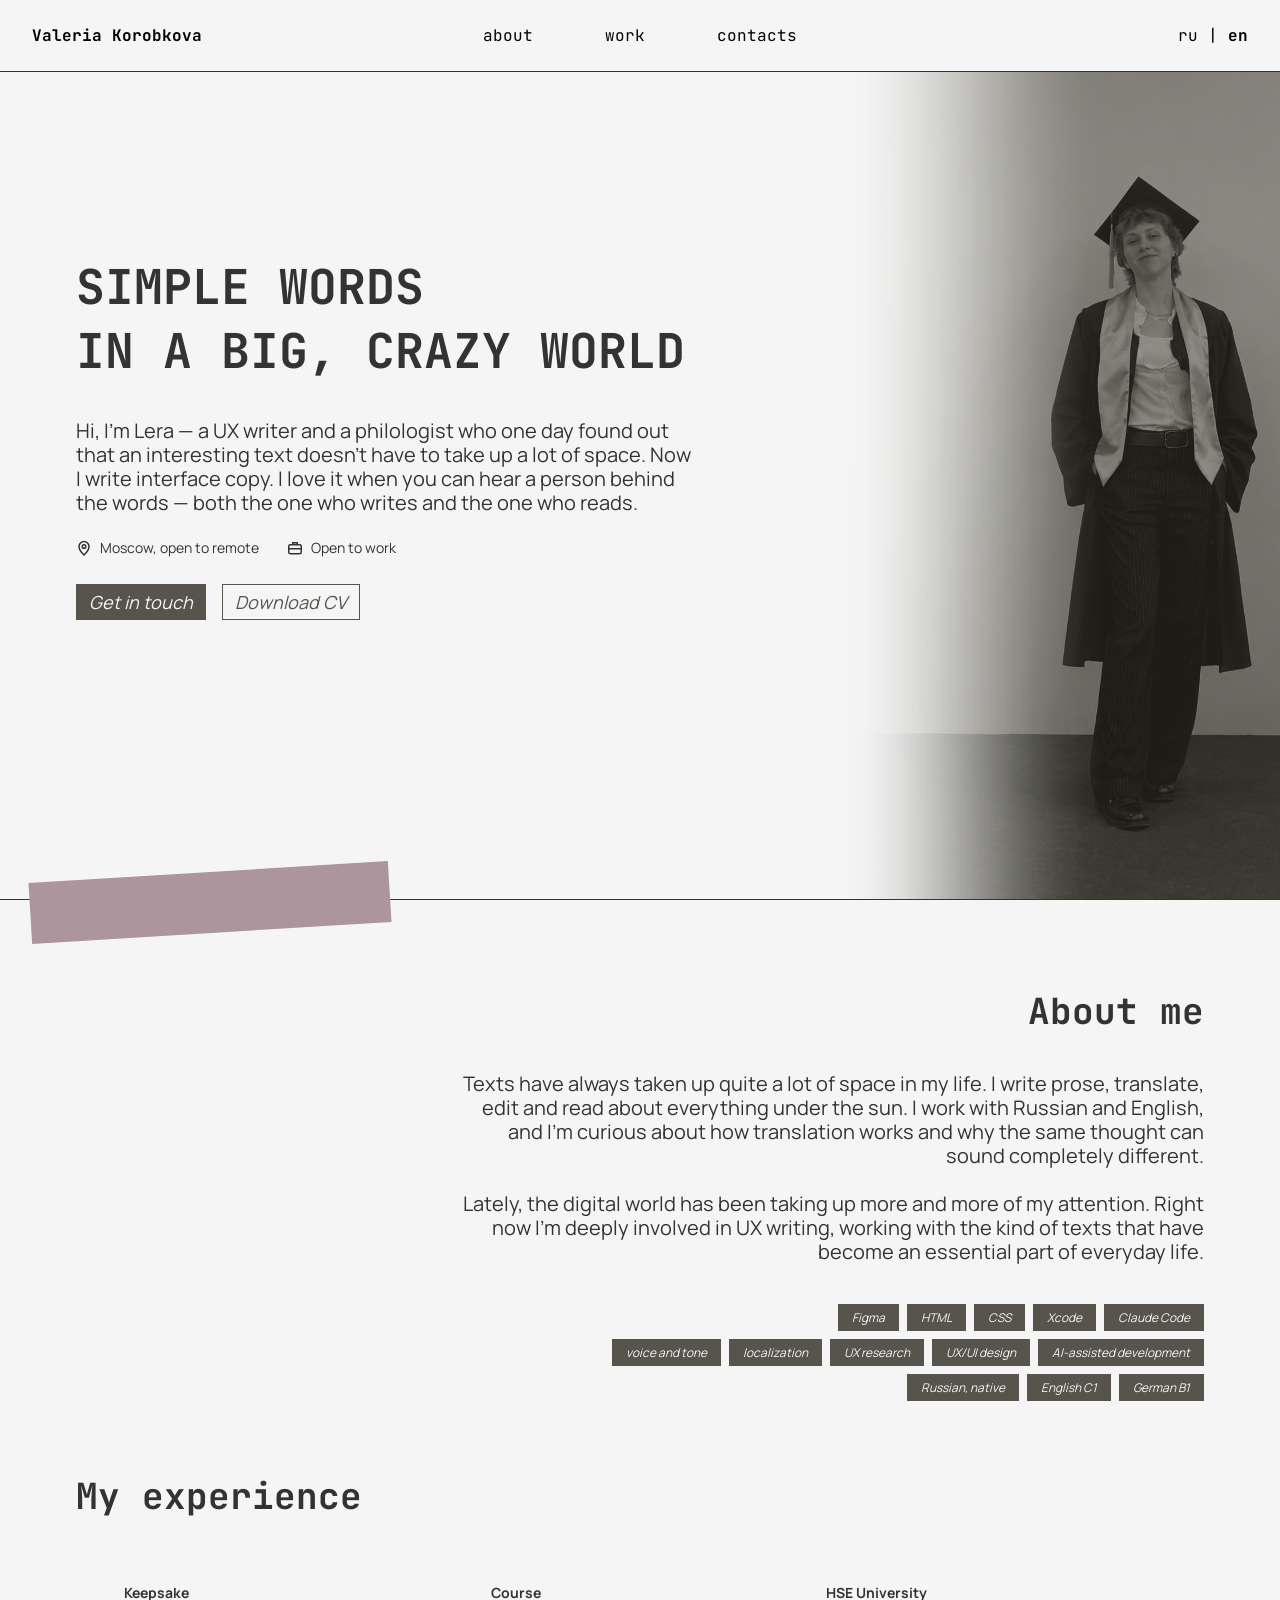
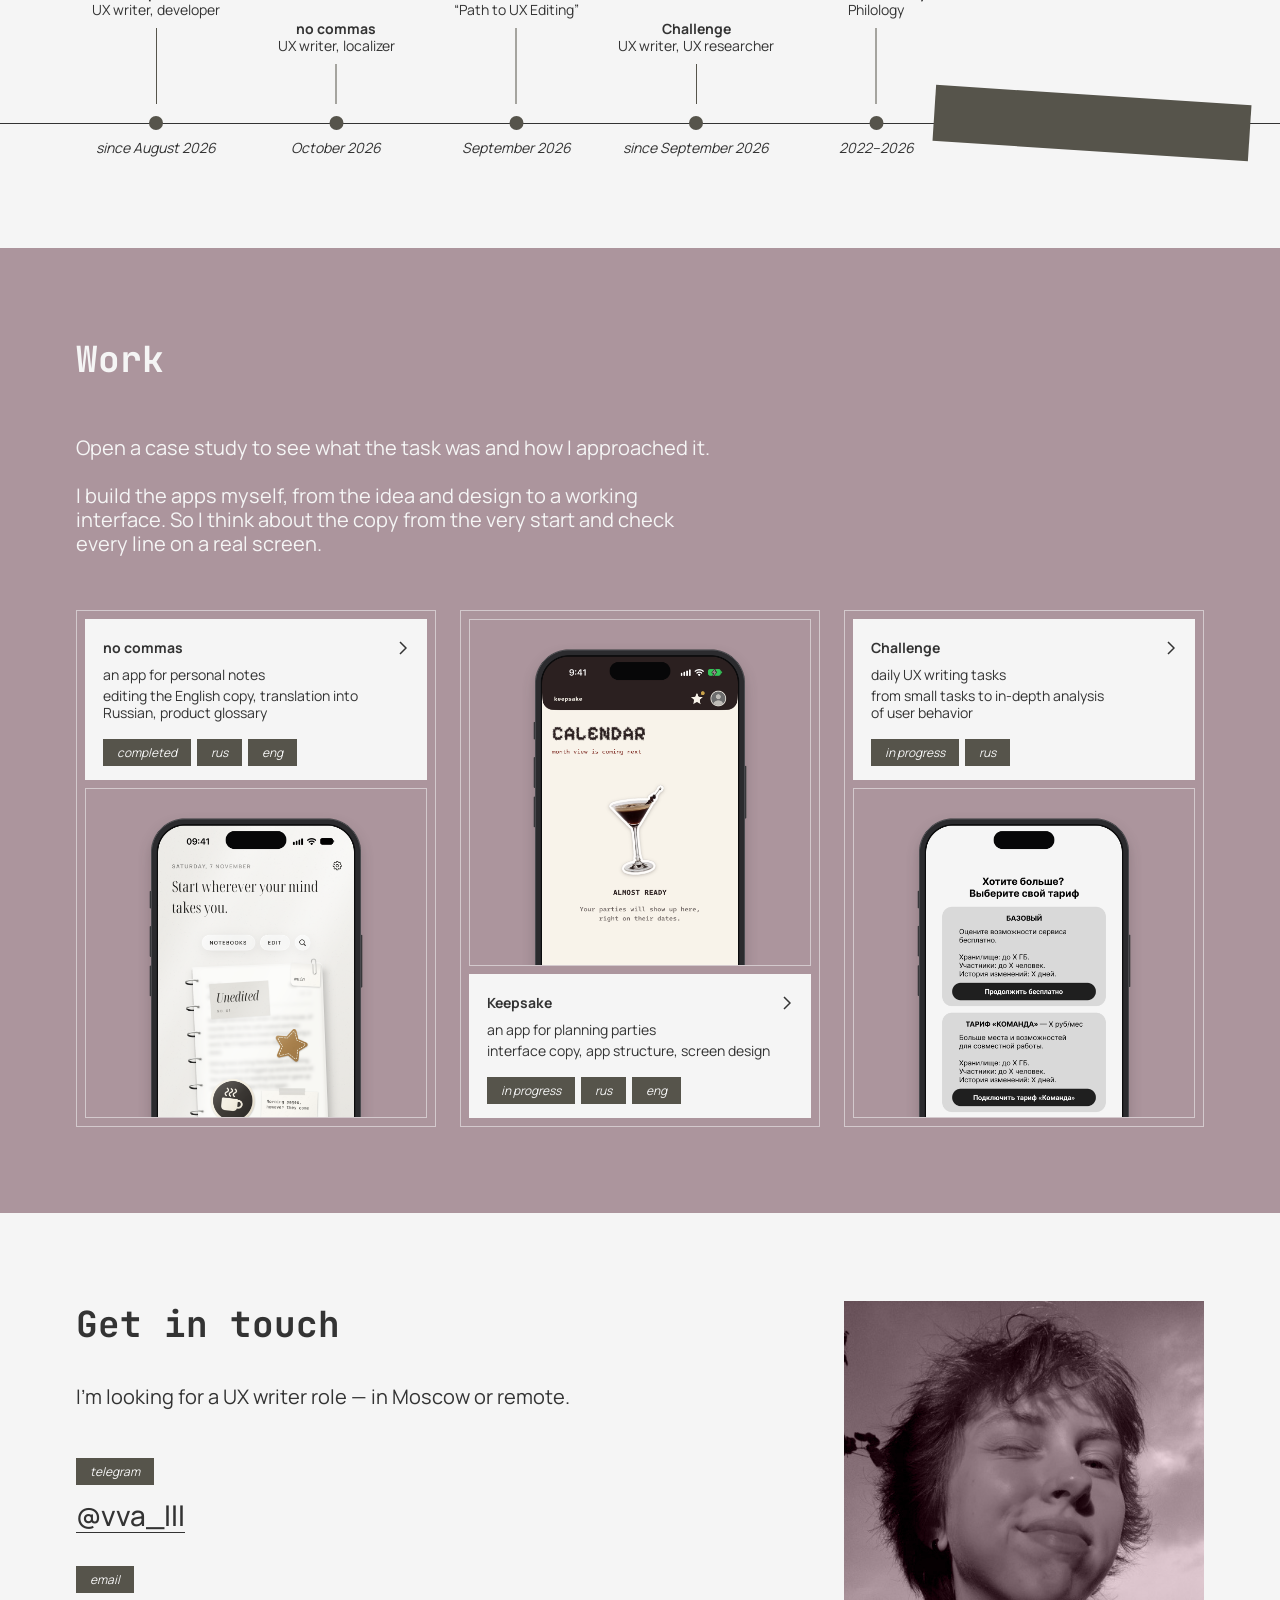
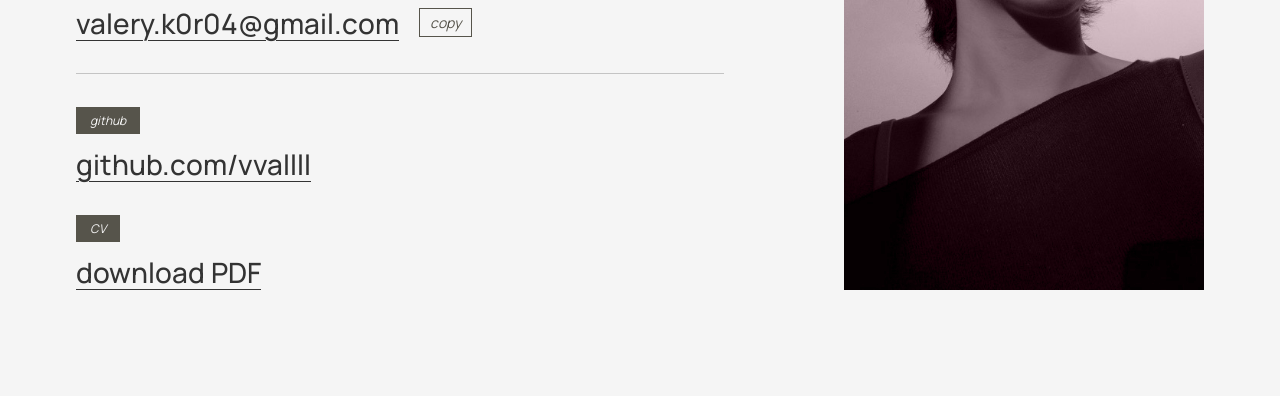
==== commit 15873b98: "Rewrite the second line of the work section Co-Authored-By: Claude Opus 5.5 <noreply@anthropic.com>" ====
--- a/en/index.html
+++ b/en/index.html
@@ -86,7 +86,7 @@
       <h2 class="h2">Work</h2>
       <div class="text">
         <p>Open a&nbsp;case study to&nbsp;see what the task was and how I&nbsp;approached it.</p>
-        <p>I&nbsp;also build apps from my&nbsp;own designs, so&nbsp;you can see how the copy works in&nbsp;a&nbsp;finished interface.</p>
+        <p>I&nbsp;build the apps myself, from the idea and design to&nbsp;a&nbsp;working interface. So&nbsp;I&nbsp;think about the copy from the very start and check every line on&nbsp;a&nbsp;real screen.</p>
       </div>
 
       <div class="cards">
